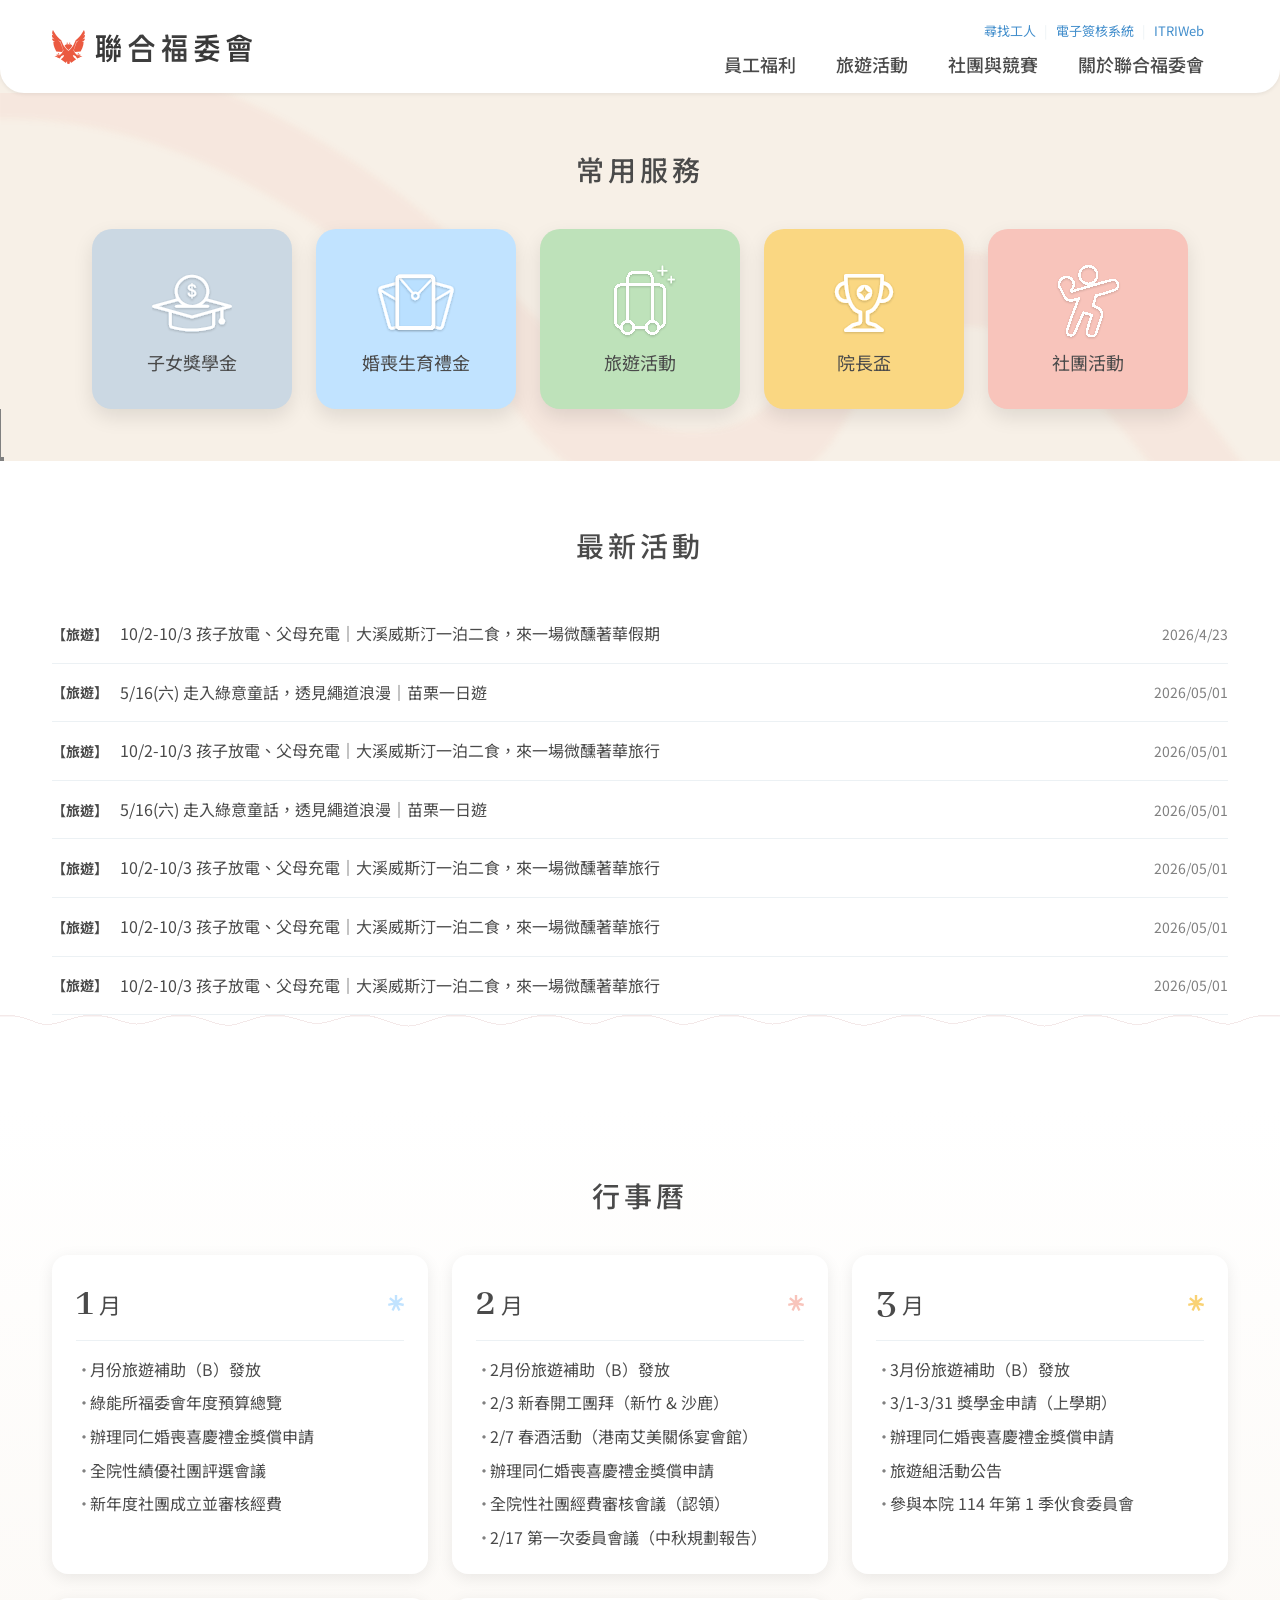
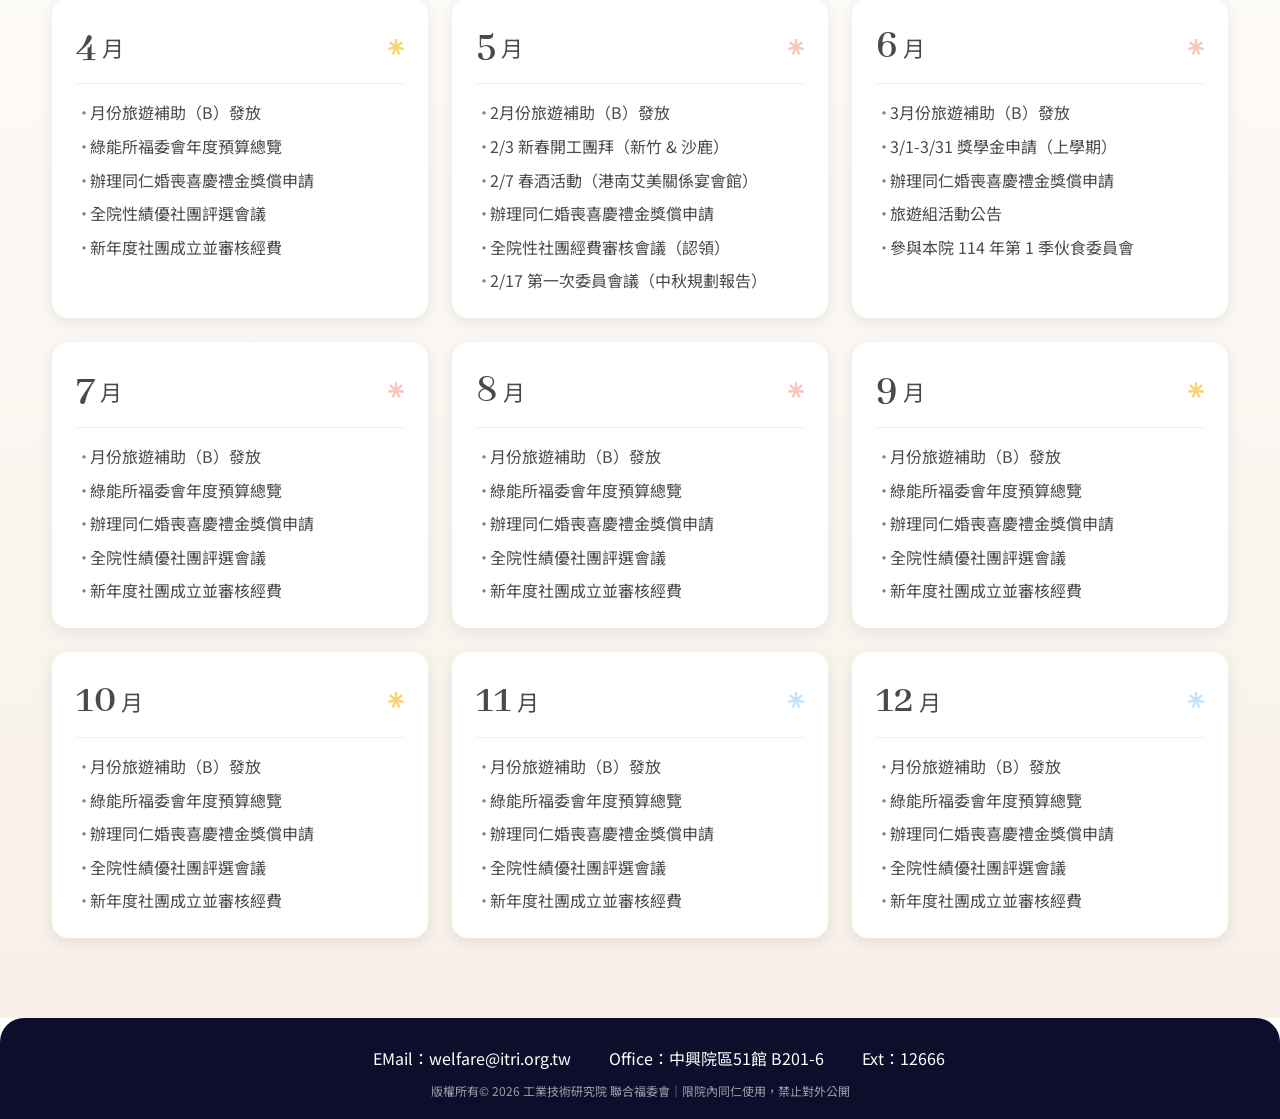
==== index.html @ 651a0726 "Initial commit" ====
<!DOCTYPE html>
<html lang="zh-TW">
<head>
  <meta charset="UTF-8">
  <meta name="viewport" content="width=device-width, initial-scale=1.0">
  <title>聯合福委會</title>
  <link rel="preconnect" href="https://fonts.googleapis.com">
  <link rel="preconnect" href="https://fonts.gstatic.com" crossorigin>
  <link href="https://fonts.googleapis.com/css2?family=Abhaya+Libre:wght@800&family=Noto+Sans+TC:wght@400;500;700&display=swap" rel="stylesheet">
  <link rel="stylesheet" href="css/bootstrap-grid.min.css">
  <link rel="stylesheet" href="css/style.css">
</head>
<body>

  <!-- ===== HEADER ===== -->
  <header class="header">
    <div class="header-main">
      <div class="container d-flex justify-content-between align-items-center">
        <a href="/" class="logo">
          <img src="images/logo.svg" alt="聯合福委會">
        </a>
        <div class="header-right">
          <nav class="utility-nav d-flex justify-content-end align-items-center gap-2">
            <a href="#">尋找工人</a>
            <span class="divider">|</span>
            <a href="#">電子簽核系統</a>
            <span class="divider">|</span>
            <a href="#">ITRIWeb</a>
          </nav>
          <nav class="main-nav d-flex gap-4">
            <a href="#">員工福利</a>
            <a href="#">旅遊活動</a>
            <a href="#">社團與競賽</a>
            <a href="#">關於聯合福委會</a>
          </nav>
        </div>
      </div>
    </div>
  </header>

  <!-- ===== 常用服務 ===== -->
  <section class="hero">
    <div class="container">
      <h2 class="section-title">常用服務</h2>
      <div class="row justify-content-center g-4">
        <div class="col-auto">
          <a href="#" class="service-card">
            <div class="card-icon" style="background: #CBD8E3;">
              <img src="images/hero-icon/scholarship.svg" alt="子女獎學金">
              <span>子女獎學金</span>
            </div>
          </a>
        </div>
        <div class="col-auto">
          <a href="#" class="service-card">
            <div class="card-icon" style="background: #C1E3FF;">
              <img src="images/hero-icon/envelope.svg" alt="婚喪生育禮金">
              <span>婚喪生育禮金</span>
            </div>
          </a>
        </div>
        <div class="col-auto">
          <a href="#" class="service-card">
            <div class="card-icon" style="background: #BEE2BA;">
              <img src="images/hero-icon/luggage.svg" alt="旅遊活動">
              <span>旅遊活動</span>
            </div>
          </a>
        </div>
        <div class="col-auto">
          <a href="#" class="service-card">
            <div class="card-icon" style="background: #FAD782;">
              <img src="images/hero-icon/contest.svg" alt="院長盃">
              <span>院長盃</span>
            </div>
          </a>
        </div>
        <div class="col-auto">
          <a href="#" class="service-card">
            <div class="card-icon" style="background: #F8C4BB;">
              <img src="images/hero-icon/club.svg" alt="社團活動">
              <span>社團活動</span>
            </div>
          </a>
        </div>
      </div>
    </div>
    <div class="hero-divider"></div>
     <div class="hero-divider-2"></div>
  </section>

  <!-- ===== 最新活動 ===== -->
  <section class="news">
    <div class="container">
      <h2 class="section-title">最新活動</h2>
      <ul class="news-list">
        <li class="news-item">
          <a href="#" class="d-flex align-items-center gap-3">
            <span class="news-tag">【旅遊】</span>
            <span class="news-title">10/2-10/3 孩子放電、父母充電｜大溪威斯汀一泊二食，來一場微醺著華假期</span>
            <span class="news-date ms-auto">2026/4/23</span>
          </a>
        </li>
        <li class="news-item">
          <a href="#" class="d-flex align-items-center gap-3">
            <span class="news-tag">【旅遊】</span>
            <span class="news-title">5/16(六) 走入綠意童話，透見繩道浪漫｜苗栗一日遊</span>
            <span class="news-date ms-auto">2026/05/01</span>
          </a>
        </li>
        <li class="news-item">
          <a href="#" class="d-flex align-items-center gap-3">
            <span class="news-tag">【旅遊】</span>
            <span class="news-title">10/2-10/3 孩子放電、父母充電｜大溪威斯汀一泊二食，來一場微醺著華旅行</span>
            <span class="news-date ms-auto">2026/05/01</span>
          </a>
        </li>
        <li class="news-item">
          <a href="#" class="d-flex align-items-center gap-3">
            <span class="news-tag">【旅遊】</span>
            <span class="news-title">5/16(六) 走入綠意童話，透見繩道浪漫｜苗栗一日遊</span>
            <span class="news-date ms-auto">2026/05/01</span>
          </a>
        </li>
        <li class="news-item">
          <a href="#" class="d-flex align-items-center gap-3">
            <span class="news-tag">【旅遊】</span>
            <span class="news-title">10/2-10/3 孩子放電、父母充電｜大溪威斯汀一泊二食，來一場微醺著華旅行</span>
            <span class="news-date ms-auto">2026/05/01</span>
          </a>
        </li>
        <li class="news-item">
          <a href="#" class="d-flex align-items-center gap-3">
            <span class="news-tag">【旅遊】</span>
            <span class="news-title">10/2-10/3 孩子放電、父母充電｜大溪威斯汀一泊二食，來一場微醺著華旅行</span>
            <span class="news-date ms-auto">2026/05/01</span>
          </a>
        </li>
        <li class="news-item">
          <a href="#" class="d-flex align-items-center gap-3">
            <span class="news-tag">【旅遊】</span>
            <span class="news-title">10/2-10/3 孩子放電、父母充電｜大溪威斯汀一泊二食，來一場微醺著華旅行</span>
            <span class="news-date ms-auto">2026/05/01</span>
          </a>
        </li>
      </ul>
    </div>
    <div class="hero-wave">
      <img src="images/de-wave.svg" alt="">
    </div>
  </section>

  <!-- ===== 行事曆 ===== -->
  <section class="calendar">
    <div class="container">
      <h2 class="section-title">行事曆</h2>
      <div class="row g-4">

        <!-- 1月 -->
        <div class="col-4">
          <div class="cal-card">
            <div class="cal-header">
              <span class="cal-month"><strong>1</strong> 月</span>
              <img src="images/de-star-blue.svg" alt="" class="cal-star">
            </div>
            <ul>
              <li>月份旅遊補助（B）發放</li>
              <li>綠能所福委會年度預算總覽</li>
              <li>辦理同仁婚喪喜慶禮金獎償申請</li>
              <li>全院性績優社團評選會議</li>
              <li>新年度社團成立並審核經費</li>
            </ul>
          </div>
        </div>

        <!-- 2月 -->
        <div class="col-4">
          <div class="cal-card">
            <div class="cal-header">
              <span class="cal-month"><strong>2</strong> 月</span>
              <img src="images/de-star-red.svg" alt="" class="cal-star">
            </div>
            <ul>
              <li>2月份旅遊補助（B）發放</li>
              <li>2/3 新春開工團拜（新竹 & 沙鹿）</li>
              <li>2/7 春酒活動（港南艾美關係宴會館）</li>
              <li>辦理同仁婚喪喜慶禮金獎償申請</li>
              <li>全院性社團經費審核會議（認領）</li>
              <li>2/17 第一次委員會議（中秋規劃報告）</li>
            </ul>
          </div>
        </div>

        <!-- 3月 -->
        <div class="col-4">
          <div class="cal-card">
            <div class="cal-header">
              <span class="cal-month"><strong>3</strong> 月</span>
              <img src="images/de-star-yellow.svg" alt="" class="cal-star">
            </div>
            <ul>
              <li>3月份旅遊補助（B）發放</li>
              <li>3/1-3/31 獎學金申請（上學期）</li>
              <li>辦理同仁婚喪喜慶禮金獎償申請</li>
              <li>旅遊組活動公告</li>
              <li>參與本院 114 年第 1 季伙食委員會</li>
            </ul>
          </div>
        </div>

        <!-- 4月 -->
        <div class="col-4">
          <div class="cal-card">
            <div class="cal-header">
              <span class="cal-month"><strong>4</strong> 月</span>
              <img src="images/de-star-yellow.svg" alt="" class="cal-star">
            </div>
            <ul>
              <li>月份旅遊補助（B）發放</li>
              <li>綠能所福委會年度預算總覽</li>
              <li>辦理同仁婚喪喜慶禮金獎償申請</li>
              <li>全院性績優社團評選會議</li>
              <li>新年度社團成立並審核經費</li>
            </ul>
          </div>
        </div>

        <!-- 5月 -->
        <div class="col-4">
          <div class="cal-card">
            <div class="cal-header">
              <span class="cal-month"><strong>5</strong> 月</span>
              <img src="images/de-star-red.svg" alt="" class="cal-star">
            </div>
            <ul>
              <li>2月份旅遊補助（B）發放</li>
              <li>2/3 新春開工團拜（新竹 & 沙鹿）</li>
              <li>2/7 春酒活動（港南艾美關係宴會館）</li>
              <li>辦理同仁婚喪喜慶禮金獎償申請</li>
              <li>全院性社團經費審核會議（認領）</li>
              <li>2/17 第一次委員會議（中秋規劃報告）</li>
            </ul>
          </div>
        </div>

        <!-- 6月 -->
        <div class="col-4">
          <div class="cal-card">
            <div class="cal-header">
              <span class="cal-month"><strong>6</strong> 月</span>
              <img src="images/de-star-red.svg" alt="" class="cal-star">
            </div>
            <ul>
              <li>3月份旅遊補助（B）發放</li>
              <li>3/1-3/31 獎學金申請（上學期）</li>
              <li>辦理同仁婚喪喜慶禮金獎償申請</li>
              <li>旅遊組活動公告</li>
              <li>參與本院 114 年第 1 季伙食委員會</li>
            </ul>
          </div>
        </div>

        <!-- 7月 -->
        <div class="col-4">
          <div class="cal-card">
            <div class="cal-header">
              <span class="cal-month"><strong>7</strong> 月</span>
              <img src="images/de-star-red.svg" alt="" class="cal-star">
            </div>
            <ul>
              <li>月份旅遊補助（B）發放</li>
              <li>綠能所福委會年度預算總覽</li>
              <li>辦理同仁婚喪喜慶禮金獎償申請</li>
              <li>全院性績優社團評選會議</li>
              <li>新年度社團成立並審核經費</li>
            </ul>
          </div>
        </div>

        <!-- 8月 -->
        <div class="col-4">
          <div class="cal-card">
            <div class="cal-header">
              <span class="cal-month"><strong>8</strong> 月</span>
              <img src="images/de-star-red.svg" alt="" class="cal-star">
            </div>
            <ul>
              <li>月份旅遊補助（B）發放</li>
              <li>綠能所福委會年度預算總覽</li>
              <li>辦理同仁婚喪喜慶禮金獎償申請</li>
              <li>全院性績優社團評選會議</li>
              <li>新年度社團成立並審核經費</li>
            </ul>
          </div>
        </div>

        <!-- 9月 -->
        <div class="col-4">
          <div class="cal-card">
            <div class="cal-header">
              <span class="cal-month"><strong>9</strong> 月</span>
              <img src="images/de-star-yellow.svg" alt="" class="cal-star">
            </div>
            <ul>
              <li>月份旅遊補助（B）發放</li>
              <li>綠能所福委會年度預算總覽</li>
              <li>辦理同仁婚喪喜慶禮金獎償申請</li>
              <li>全院性績優社團評選會議</li>
              <li>新年度社團成立並審核經費</li>
            </ul>
          </div>
        </div>

        <!-- 10月 -->
        <div class="col-4">
          <div class="cal-card">
            <div class="cal-header">
              <span class="cal-month"><strong>10</strong> 月</span>
              <img src="images/de-star-yellow.svg" alt="" class="cal-star">
            </div>
            <ul>
              <li>月份旅遊補助（B）發放</li>
              <li>綠能所福委會年度預算總覽</li>
              <li>辦理同仁婚喪喜慶禮金獎償申請</li>
              <li>全院性績優社團評選會議</li>
              <li>新年度社團成立並審核經費</li>
            </ul>
          </div>
        </div>

        <!-- 11月 -->
        <div class="col-4">
          <div class="cal-card">
            <div class="cal-header">
              <span class="cal-month"><strong>11</strong> 月</span>
              <img src="images/de-star-blue.svg" alt="" class="cal-star">
            </div>
            <ul>
              <li>月份旅遊補助（B）發放</li>
              <li>綠能所福委會年度預算總覽</li>
              <li>辦理同仁婚喪喜慶禮金獎償申請</li>
              <li>全院性績優社團評選會議</li>
              <li>新年度社團成立並審核經費</li>
            </ul>
          </div>
        </div>

        <!-- 12月 -->
        <div class="col-4">
          <div class="cal-card">
            <div class="cal-header">
              <span class="cal-month"><strong>12</strong> 月</span>
              <img src="images/de-star-blue.svg" alt="" class="cal-star">
            </div>
            <ul>
              <li>月份旅遊補助（B）發放</li>
              <li>綠能所福委會年度預算總覽</li>
              <li>辦理同仁婚喪喜慶禮金獎償申請</li>
              <li>全院性績優社團評選會議</li>
              <li>新年度社團成立並審核經費</li>
            </ul>
          </div>
        </div>

      </div>
    </div>
  </section>

  <!-- ===== FOOTER ===== -->
  <footer class="footer footer-travel">
    <div class="container">
      <div class="footer-info d-flex justify-content-center gap-4">
        <span class="footer-contact-item">
          <img src="images/travel/icon-mail.svg"  alt="" class="footer-icon">
          EMail：welfare@itri.org.tw
        </span>
        <span class="footer-contact-item">
          <img src="images/travel/icon-hotel.svg" alt="" class="footer-icon">
          Office：中興院區51館 B201-6
        </span>
        <span class="footer-contact-item">
          <img src="images/travel/icon-phone.svg" alt="" class="footer-icon">
          Ext：12666
        </span>
      </div>
      <p class="footer-copy">版權所有© 2026 工業技術研究院 聯合福委會｜限院內同仁使用，禁止對外公開</p>
    </div>
  </footer>

</body>
</html>
---- css/style.css ----
/* ===== CSS Variables ===== */
:root {
  --primary:        #EB5A41;
  --primary-400:    #F8C4BB;
  --primary-200:    #FBE1DD;
  --secondary-dark: #428ECC;
  --secondary-light:#C1E3FF;
  --yellow:         #FAD782;
  --green-light:    #BEE2BA;
  --text:           #4A4A4A;
  --text-secondary: #808080;
  --border:         #ECF1F4;
  --bg:             #F7F0E7;
  --bg-light:       #FDFCFA;
}

/* ===== Reset ===== */
*, *::before, *::after {
  margin: 0;
  padding: 0;
  box-sizing: border-box;
}

body {
  font-family: 'Noto Sans TC', sans-serif;
  color: var(--text);
  background: #fff;
}

a {
  text-decoration: none;
}

/* 覆蓋 Bootstrap container 最大寬度 */
.container {
  max-width: 1200px;
}

/* ===== HEADER ===== */
.header {
  position: sticky;
  top: 0;
  z-index: 100;
  background: var(--bg);
}

.header-right {
  display: flex;
  flex-direction: column;
  align-items: flex-end;
  gap: 4px;
  margin-right: 24px;
}

.utility-nav {
  display: flex;
  justify-content: flex-end;
  align-items: center;
  gap: 8px;
  padding: 7px 0;
  font-size: 13px;
}

.utility-nav a {
  color: var(--secondary-dark);
  font-size: 13px;
  transition: opacity 0.15s;
}

.utility-nav a:hover {
  opacity: 0.75;
}

.utility-nav .divider {
  color: var(--border);
  user-select: none;
}

/* Main nav bar */
.header-main {
  padding: 14px 0;
  border-radius: 0 0 24px 24px;
  background: #fff;
  box-shadow: 0 1px 4px rgba(0, 0, 0, 0.08);
}


.logo img {
  height: 34px;
  display: block;
}


.main-nav {
  display: flex;
  gap: 40px;
}

.main-nav a {
  color: var(--text);
  font-size: 18px;
  font-weight: 500;
  position: relative;
  padding-bottom: 2px;
  transition: color 0.15s;
}

.main-nav a::after {
  content: '';
  position: absolute;
  bottom: 0;
  left: 0;
  width: 0;
  height: 2px;
  background: var(--primary);
  transition: width 0.2s;
}

.main-nav a:hover {
  color: var(--primary);
}

.main-nav a:hover::after {
  width: 100%;
}

/* ===== HERO — 常用服務 ===== */
.hero {
  background: var(--bg) url('../images/hero-background.svg') center center / cover no-repeat;
  padding-top: 56px;
  position: relative;
}

.section-title {
  text-align: center;
  font-size: 28px;
  font-weight: 500;
  letter-spacing: 0.15em;
  margin-bottom: 40px;
}

.service-cards {
  display: flex;
  justify-content: center;
  gap: 24px;
}

.service-card {
  display: flex;
  flex-direction: column;
  align-items: center;
  color: var(--text);
}

.card-icon {
  width: 200px;
  height: 180px;
  border-radius: 20px;
  display: flex;
  flex-direction: column;
  align-items: center;
  justify-content: center;
  gap: 6px;
  transition: transform 0.2s ease, box-shadow 0.2s ease;
      box-shadow: 0 8px 20px rgba(0, 0, 0, 0.1);

}

.service-card:hover .card-icon {
  transform: translateY(-5px);
  box-shadow: 0 8px 20px rgba(0, 0, 0, 0.1);
}

.card-icon img {
  width: 80px;
  height: 80px;
}

.service-card span {
  font-size: 18px;
}

/* Decorative vertical line */
.hero-divider {
  width: 1px;
  height: 48px;
  background: #808080;
}
.hero-divider-2 {
  width: 4px;
  height: 4px;
  background: #808080;

  
}

/* Wave divider */
.hero-wave {
  line-height: 0;
  overflow: hidden;
}

.hero-wave img {
  display: block;
  width: 100%;
}

/* ===== 最新活動 ===== */
.news {
  padding: 64px 0 80px;
  background: #fff;
}

.news-list {
  list-style: none;
  padding: 0;
}

.news-item a {
  display: flex;
  align-items: center;
  gap: 12px;
  padding: 16px 0;
  border-bottom: 1px solid var(--border);
  color: var(--text);
  text-decoration: none;
  transition: color 0.15s;
}

.news-item a:hover {
  color: var(--secondary-dark);
}

.news-tag {
  flex-shrink: 0;
  font-weight: 700;
  font-size: 14px;
}

.news-title {
  flex: 1;
  font-size: 16px;
  line-height: 1.6;
}

.news-date {
  flex-shrink: 0;
  font-size: 14px;
  color: var(--text-secondary);
  margin-left: auto;
}

/* ===== 行事曆 ===== */
.calendar {
  padding: 64px 0 80px;
  background: linear-gradient(to bottom, #ffffff, var(--bg));
}

.cal-card {
  background: #fff;
  border-radius: 16px;
  padding: 24px;
  height: 100%;
  box-shadow: 0 4px 16px rgba(0, 0, 0, 0.08);
}

.cal-header {
  display: flex;
  justify-content: space-between;
  align-items: center;
  margin-bottom: 16px;
  padding-bottom: 12px;
  border-bottom: 1px solid var(--border);
}

.cal-month {
  font-size: 22px;
  color: var(--text);
}

.cal-month strong {
  font-family: 'Abhaya Libre', serif;
  font-size: 42px;
  font-weight: 600;
}

.cal-star {
  width: 16px;
  height: 16px;
}

.cal-card ul {
  list-style: none;
  padding: 0;
  margin: 0;
  display: flex;
  flex-direction: column;
  gap: 8px;
}

.cal-card ul li {
  font-size: 16px;
  line-height: 1.6;
  color: var(--text);
  padding-left: 14px;
  position: relative;
}

.cal-card ul li::before {
  content: '·';
  position: absolute;
  left: 0;
  color: var(--text-secondary);
}

/* ===== FOOTER ===== */
.footer {
  background: #0e0e2c;
  border-radius: 24px 24px 0 0;
  color: #fff;
  padding: 28px 0 20px;
  text-align: center;
}

.footer-info {
  font-size: 14px;
  margin-bottom: 12px;
  flex-wrap: wrap;
}

.footer-copy {
  font-size: 12px;
  color: rgba(255, 255, 255, 0.6);
  margin: 0;
}

.footer-contact-item {
  display: flex;
  align-items: center;
  gap: 6px;
  font-size: 16px;
  margin-left: 16px;
}

.footer-icon {
  width: 16px;
  height: 16px;
  display: block;
  filter: brightness(0) invert(1);
}
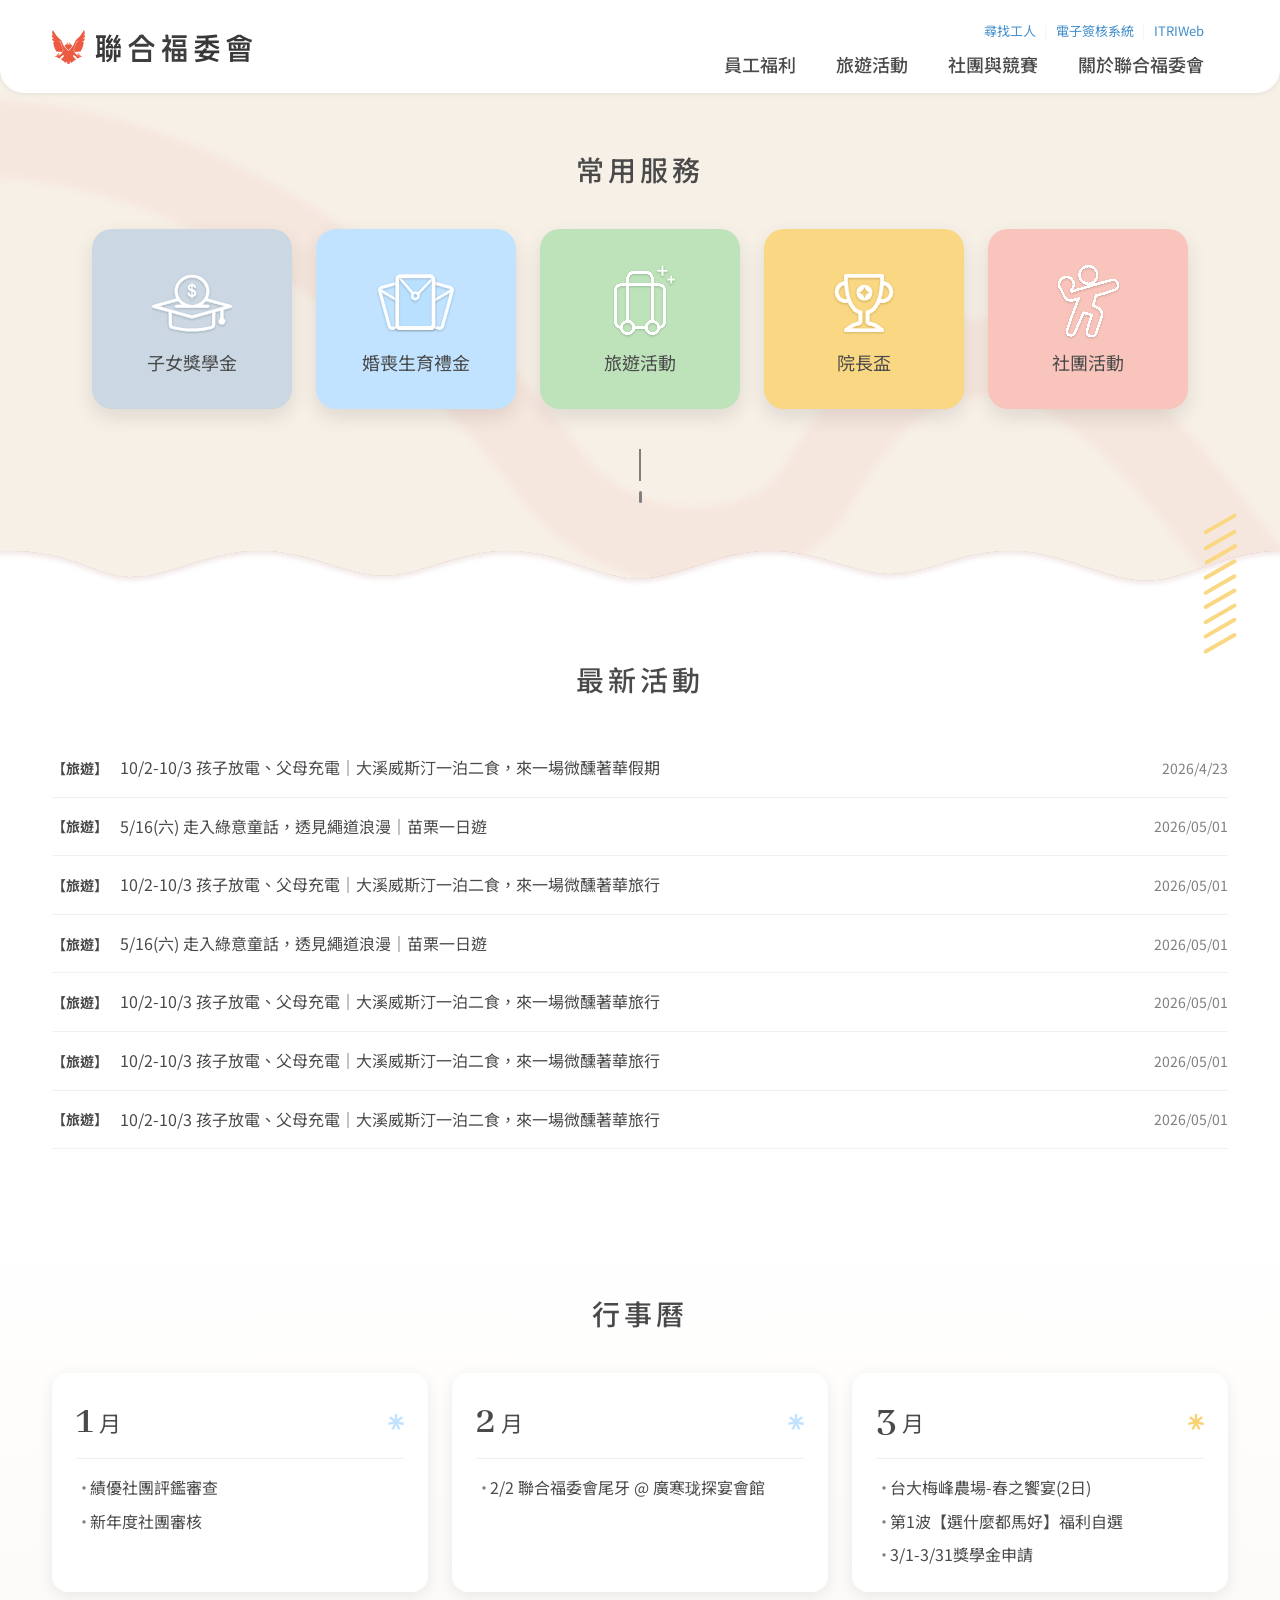
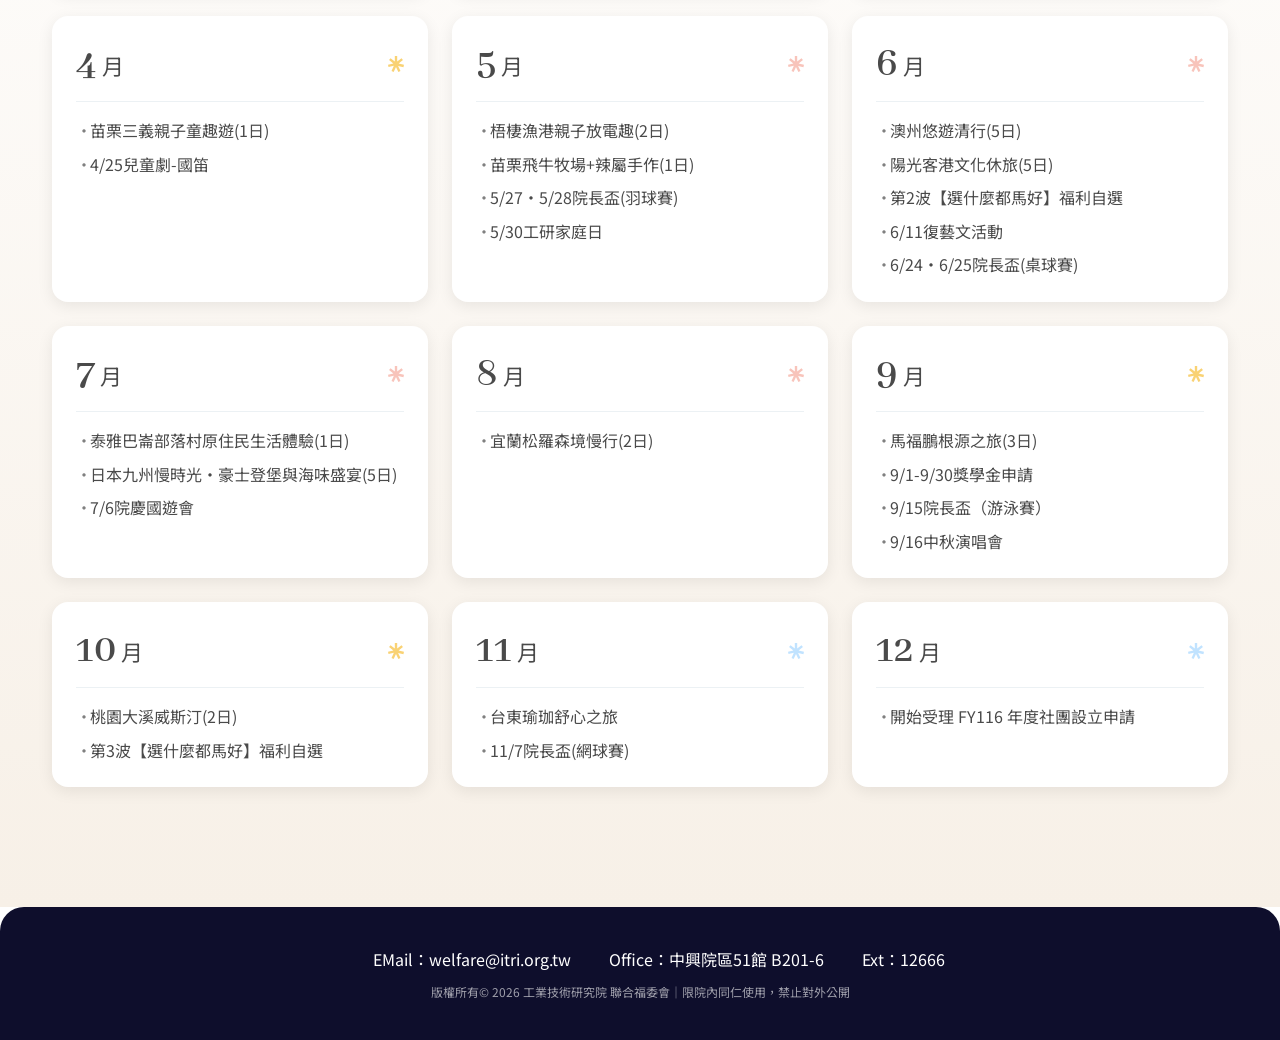
==== commit 8243e6e5: "Merge travel.css into style.css, update nav layout, calendar content, and wave styling Co-Authored-B" ====
--- a/index.html
+++ b/index.html
@@ -85,8 +85,14 @@
         </div>
       </div>
     </div>
-    <div class="hero-divider"></div>
-     <div class="hero-divider-2"></div>
+    <div class="hero-divider-wrap">
+      <div class="hero-divider"></div>
+      <div class="hero-divider-2"></div>
+    </div>
+    <img src="images/deco-stripe.svg" alt="" class="hero-deco-stripe" aria-hidden="true">
+    <div class="hero-wave-wrap" aria-hidden="true">
+      <img src="images/de-wave.svg" alt="">
+    </div>
   </section>
 
   <!-- ===== 最新活動 ===== -->
@@ -145,9 +151,7 @@
         </li>
       </ul>
     </div>
-    <div class="hero-wave">
-      <img src="images/de-wave.svg" alt="">
-    </div>
+
   </section>
 
   <!-- ===== 行事曆 ===== -->
@@ -164,11 +168,8 @@
               <img src="images/de-star-blue.svg" alt="" class="cal-star">
             </div>
             <ul>
-              <li>月份旅遊補助（B）發放</li>
-              <li>綠能所福委會年度預算總覽</li>
-              <li>辦理同仁婚喪喜慶禮金獎償申請</li>
-              <li>全院性績優社團評選會議</li>
-              <li>新年度社團成立並審核經費</li>
+              <li>績優社團評鑑審查</li>
+              <li>新年度社團審核</li>
             </ul>
           </div>
         </div>
@@ -178,15 +179,10 @@
           <div class="cal-card">
             <div class="cal-header">
               <span class="cal-month"><strong>2</strong> 月</span>
-              <img src="images/de-star-red.svg" alt="" class="cal-star">
-            </div>
-            <ul>
-              <li>2月份旅遊補助（B）發放</li>
-              <li>2/3 新春開工團拜（新竹 & 沙鹿）</li>
-              <li>2/7 春酒活動（港南艾美關係宴會館）</li>
-              <li>辦理同仁婚喪喜慶禮金獎償申請</li>
-              <li>全院性社團經費審核會議（認領）</li>
-              <li>2/17 第一次委員會議（中秋規劃報告）</li>
+              <img src="images/de-star-blue.svg" alt="" class="cal-star">
+            </div>
+            <ul>
+              <li>2/2 聯合福委會尾牙 @ 廣寒珑探宴會館</li>
             </ul>
           </div>
         </div>
@@ -199,11 +195,9 @@
               <img src="images/de-star-yellow.svg" alt="" class="cal-star">
             </div>
             <ul>
-              <li>3月份旅遊補助（B）發放</li>
-              <li>3/1-3/31 獎學金申請（上學期）</li>
-              <li>辦理同仁婚喪喜慶禮金獎償申請</li>
-              <li>旅遊組活動公告</li>
-              <li>參與本院 114 年第 1 季伙食委員會</li>
+              <li>台大梅峰農場-春之饗宴(2日)</li>
+              <li>第1波【選什麼都馬好】福利自選</li>
+              <li>3/1-3/31獎學金申請</li>
             </ul>
           </div>
         </div>
@@ -216,11 +210,8 @@
               <img src="images/de-star-yellow.svg" alt="" class="cal-star">
             </div>
             <ul>
-              <li>月份旅遊補助（B）發放</li>
-              <li>綠能所福委會年度預算總覽</li>
-              <li>辦理同仁婚喪喜慶禮金獎償申請</li>
-              <li>全院性績優社團評選會議</li>
-              <li>新年度社團成立並審核經費</li>
+              <li>苗栗三義親子童趣遊(1日)</li>
+              <li>4/25兒童劇-國笛</li>
             </ul>
           </div>
         </div>
@@ -233,12 +224,10 @@
               <img src="images/de-star-red.svg" alt="" class="cal-star">
             </div>
             <ul>
-              <li>2月份旅遊補助（B）發放</li>
-              <li>2/3 新春開工團拜（新竹 & 沙鹿）</li>
-              <li>2/7 春酒活動（港南艾美關係宴會館）</li>
-              <li>辦理同仁婚喪喜慶禮金獎償申請</li>
-              <li>全院性社團經費審核會議（認領）</li>
-              <li>2/17 第一次委員會議（中秋規劃報告）</li>
+              <li>梧棲漁港親子放電趣(2日)</li>
+              <li>苗栗飛牛牧場+辣屬手作(1日)</li>
+              <li>5/27・5/28院長盃(羽球賽)</li>
+              <li>5/30工研家庭日</li>
             </ul>
           </div>
         </div>
@@ -251,11 +240,11 @@
               <img src="images/de-star-red.svg" alt="" class="cal-star">
             </div>
             <ul>
-              <li>3月份旅遊補助（B）發放</li>
-              <li>3/1-3/31 獎學金申請（上學期）</li>
-              <li>辦理同仁婚喪喜慶禮金獎償申請</li>
-              <li>旅遊組活動公告</li>
-              <li>參與本院 114 年第 1 季伙食委員會</li>
+              <li>澳州悠遊清行(5日)</li>
+              <li>陽光客港文化休旅(5日)</li>
+              <li>第2波【選什麼都馬好】福利自選</li>
+              <li>6/11復藝文活動</li>
+              <li>6/24・6/25院長盃(桌球賽)</li>
             </ul>
           </div>
         </div>
@@ -268,11 +257,9 @@
               <img src="images/de-star-red.svg" alt="" class="cal-star">
             </div>
             <ul>
-              <li>月份旅遊補助（B）發放</li>
-              <li>綠能所福委會年度預算總覽</li>
-              <li>辦理同仁婚喪喜慶禮金獎償申請</li>
-              <li>全院性績優社團評選會議</li>
-              <li>新年度社團成立並審核經費</li>
+              <li>泰雅巴崙部落村原住民生活體驗(1日)</li>
+              <li>日本九州慢時光・豪士登堡與海味盛宴(5日)</li>
+              <li>7/6院慶國遊會</li>
             </ul>
           </div>
         </div>
@@ -285,11 +272,7 @@
               <img src="images/de-star-red.svg" alt="" class="cal-star">
             </div>
             <ul>
-              <li>月份旅遊補助（B）發放</li>
-              <li>綠能所福委會年度預算總覽</li>
-              <li>辦理同仁婚喪喜慶禮金獎償申請</li>
-              <li>全院性績優社團評選會議</li>
-              <li>新年度社團成立並審核經費</li>
+              <li>宜蘭松羅森境慢行(2日)</li>
             </ul>
           </div>
         </div>
@@ -302,11 +285,10 @@
               <img src="images/de-star-yellow.svg" alt="" class="cal-star">
             </div>
             <ul>
-              <li>月份旅遊補助（B）發放</li>
-              <li>綠能所福委會年度預算總覽</li>
-              <li>辦理同仁婚喪喜慶禮金獎償申請</li>
-              <li>全院性績優社團評選會議</li>
-              <li>新年度社團成立並審核經費</li>
+              <li>馬福鵬根源之旅(3日)</li>
+              <li>9/1-9/30獎學金申請</li>
+              <li>9/15院長盃（游泳賽）</li>
+              <li>9/16中秋演唱會</li>
             </ul>
           </div>
         </div>
@@ -319,11 +301,8 @@
               <img src="images/de-star-yellow.svg" alt="" class="cal-star">
             </div>
             <ul>
-              <li>月份旅遊補助（B）發放</li>
-              <li>綠能所福委會年度預算總覽</li>
-              <li>辦理同仁婚喪喜慶禮金獎償申請</li>
-              <li>全院性績優社團評選會議</li>
-              <li>新年度社團成立並審核經費</li>
+              <li>桃園大溪威斯汀(2日)</li>
+              <li>第3波【選什麼都馬好】福利自選</li>
             </ul>
           </div>
         </div>
@@ -336,11 +315,8 @@
               <img src="images/de-star-blue.svg" alt="" class="cal-star">
             </div>
             <ul>
-              <li>月份旅遊補助（B）發放</li>
-              <li>綠能所福委會年度預算總覽</li>
-              <li>辦理同仁婚喪喜慶禮金獎償申請</li>
-              <li>全院性績優社團評選會議</li>
-              <li>新年度社團成立並審核經費</li>
+              <li>台東瑜珈舒心之旅</li>
+              <li>11/7院長盃(網球賽)</li>
             </ul>
           </div>
         </div>
@@ -353,11 +329,7 @@
               <img src="images/de-star-blue.svg" alt="" class="cal-star">
             </div>
             <ul>
-              <li>月份旅遊補助（B）發放</li>
-              <li>綠能所福委會年度預算總覽</li>
-              <li>辦理同仁婚喪喜慶禮金獎償申請</li>
-              <li>全院性績優社團評選會議</li>
-              <li>新年度社團成立並審核經費</li>
+              <li>開始受理 FY116 年度社團設立申請</li>
             </ul>
           </div>
         </div>
--- a/css/style.css
+++ b/css/style.css
@@ -181,17 +181,47 @@
 }
 
 /* Decorative vertical line */
+@keyframes draw-line {
+  0%        { transform: scaleY(0); opacity: 0; }
+  15%       { opacity: 1; }
+  65%, 100% { transform: scaleY(1); }
+}
+
+@keyframes fade-dot {
+  0%, 55%   { opacity: 0; transform: translateY(-4px); }
+  80%, 100% { opacity: 1; transform: translateY(0); }
+}
+
+.hero-divider-wrap {
+  display: flex;
+  flex-direction: column;
+  align-items: center;
+  gap: 10px;
+  padding: 40px 0;
+}
+
 .hero-divider {
-  width: 1px;
-  height: 48px;
+  width: 2px;
+  height: 32px;
   background: #808080;
-}
+  transform-origin: top;
+  animation: draw-line 1.8s ease-in-out infinite;
+}
+
 .hero-divider-2 {
-  width: 4px;
-  height: 4px;
+  width: 3px;
+  height: 12px;
   background: #808080;
-
-  
+  border-radius: 4px;
+}
+
+/* Deco stripe */
+.hero-deco-stripe {
+  position: absolute;
+  right: 40px;
+  bottom: -60px;
+  width: 38px;
+  pointer-events: none;
 }
 
 /* Wave divider */
@@ -252,7 +282,7 @@
 
 /* ===== 行事曆 ===== */
 .calendar {
-  padding: 64px 0 80px;
+  padding: 64px 0 120px;
   background: linear-gradient(to bottom, #ffffff, var(--bg));
 }
 
@@ -318,7 +348,7 @@
   background: #0e0e2c;
   border-radius: 24px 24px 0 0;
   color: #fff;
-  padding: 28px 0 20px;
+  padding: 40px 0 40px;
   text-align: center;
 }
 
@@ -348,3 +378,365 @@
   display: block;
   filter: brightness(0) invert(1);
 }
+
+/* ===== 旅遊活動頁面 ===== */
+
+/* Header active state */
+.main-nav a.active {
+  color: var(--primary);
+}
+.main-nav a.active::after {
+  width: 100%;
+}
+
+/* Page Banner */
+.page-banner {
+  position: relative;
+  background: #fff;
+  overflow: visible;
+  padding: 48px 0 0;
+  min-height: 235px;
+}
+
+.banner-inner {
+  display: flex;
+  align-items: center;
+  justify-content: space-between;
+  position: relative;
+  z-index: 2;
+}
+
+.banner-text {
+  padding-bottom: 40px;
+}
+
+.banner-title {
+  font-size: 40px;
+  font-weight: 500;
+  letter-spacing: 0.18em;
+  color: #383838;
+  margin-bottom: 12px;
+  white-space: nowrap;
+}
+
+.breadcrumb-nav {
+  font-size: 14px;
+  color: var(--text-secondary);
+  display: flex;
+  align-items: center;
+  gap: 6px;
+}
+
+.breadcrumb-nav a {
+  color: var(--text-secondary);
+  transition: color 0.15s;
+}
+
+.breadcrumb-nav a:hover {
+  color: var(--primary);
+}
+
+.breadcrumb-sep {
+  color: var(--text-secondary);
+}
+
+.banner-illus {
+  flex-shrink: 0;
+  margin-right: -20px;
+}
+
+.banner-illus img {
+  height: 159px;
+  display: block;
+}
+
+.banner-deco {
+  position: absolute;
+  pointer-events: none;
+  z-index: 1;
+}
+
+.deco-right-lg {
+  right: 80px;
+  top: 20px;
+  width: 85px;
+  opacity: 0.68;
+}
+
+.deco-right-sm {
+  right: 101px;
+  top: 44px;
+  width: 42px;
+  opacity: 0.68;
+}
+
+.deco-left-lg {
+  left: 68px;
+  top: 55px;
+  width: 53px;
+  opacity: 0.68;
+}
+
+.deco-left-sm {
+  left: 82px;
+  top: 70px;
+  width: 26px;
+  opacity: 0.68;
+}
+
+/* Homepage wave */
+.hero-wave-wrap {
+  width: 100%;
+  margin-top: 8px;
+  line-height: 0;
+  overflow: hidden;
+}
+
+.hero-wave-wrap img {
+  display: block;
+}
+
+/* Inner page wave */
+.banner-wave-wrap {
+  width: 100%;
+  margin-top: 8px;
+}
+
+
+.banner-wave-subtract,
+.banner-wave-union {
+  position: absolute;
+  left: 50%;
+  transform: translateX(-50%);
+  width: 100%;
+  display: block;
+}
+
+.banner-wave-subtract {
+  bottom: 0;
+  height: 91px;
+}
+
+.banner-wave-union {
+  bottom: -40px;
+  height: 151px;
+  opacity: 0.3;
+}
+
+/* Secondary Navigation */
+.secondary-nav-wrap {
+  display: flex;
+  justify-content: center;
+  padding: 0;
+  position: relative;
+  z-index: 10;
+  margin-top: -8px;
+  background: var(--bg-light);
+}
+
+.secondary-nav {
+  background: #fff;
+  border-radius: 11px;
+  box-shadow: 0 1px 2.45px rgba(0, 0, 0, 0.2);
+  display: flex;
+  align-items: center;
+  padding: 0 30px;
+  height: 64px;
+}
+
+.sec-nav-tab {
+  display: flex;
+  align-items: center;
+  justify-content: center;
+  height: 100%;
+  width: 150px;
+  padding: 10px 24px;
+  font-size: 18px;
+  font-weight: 500;
+  color: #363636;
+  text-decoration: none;
+  border-bottom: 2px solid transparent;
+  transition: color 0.15s, border-color 0.15s;
+  white-space: nowrap;
+}
+
+.sec-nav-tab.active {
+  color: var(--primary);
+  border-bottom-color: var(--primary);
+  font-weight: 700;
+}
+
+.sec-nav-tab:hover:not(.active) {
+  color: var(--primary);
+}
+
+/* Page Content */
+.page-content {
+  background: var(--bg-light);
+  padding: 56px 0 80px;
+}
+
+.content-section {
+  margin-bottom: 100px;
+}
+
+.content-section:last-child {
+  margin-bottom: 0;
+}
+
+.content-title {
+  font-size: 24px;
+  font-weight: 700;
+  color: #363636;
+  margin-bottom: 36px;
+}
+
+/* Activity Cards */
+.activity-list {
+  list-style: none;
+  padding: 0;
+  margin: 0;
+  display: flex;
+  flex-direction: column;
+  gap: 24px;
+}
+
+.activity-card {
+  background: #fff;
+  border: 1px solid #e8e8e8;
+  border-radius: 16px;
+  box-shadow: 0 4px 6px rgba(186, 156, 156, 0.1);
+  height: 150px;
+  display: flex;
+  align-items: stretch;
+  overflow: hidden;
+  position: relative;
+}
+
+.activity-accent {
+  width: 4px;
+  background: var(--primary);
+  flex-shrink: 0;
+  margin: 28px 0 28px 28px;
+  border-radius: 4px;
+}
+
+.activity-body {
+  flex: 1;
+  padding: 0 24px;
+  display: flex;
+  flex-direction: column;
+  justify-content: center;
+}
+
+.activity-date {
+  font-size: 18px;
+  color: var(--text-secondary);
+  line-height: 1.8;
+  margin-bottom: 4px;
+}
+
+.activity-title {
+  font-size: 18px;
+  color: #363636;
+  line-height: 1.8;
+  margin: 0;
+}
+
+.activity-links {
+  display: flex;
+  align-items: flex-end;
+  gap: 24px;
+  padding: 0 32px 28px 0;
+  flex-shrink: 0;
+}
+
+.activity-link {
+  font-size: 18px;
+  color: var(--secondary-dark);
+  text-decoration: none;
+  line-height: 1.8;
+  transition: opacity 0.15s;
+}
+
+.activity-link:hover {
+  opacity: 0.75;
+  text-decoration: underline;
+}
+
+/* Subsidy Table */
+.subsidy-table-wrap {
+  background: #fff;
+  border: 1px solid #e8e8e8;
+  border-radius: 18px;
+  box-shadow: 0 4px 6px rgba(186, 156, 156, 0.1);
+  overflow: hidden;
+  max-width: 780px;
+}
+
+.subsidy-table {
+  width: 100%;
+  border-collapse: collapse;
+  font-size: 16px;
+  color: #363636;
+  text-align: center;
+}
+
+.subsidy-table thead tr {
+  background: var(--primary-200);
+}
+
+.subsidy-table thead th {
+  padding: 16px;
+  font-weight: 400;
+  border-bottom: 1px solid #d8d8d8;
+  line-height: 1.8;
+}
+
+.subsidy-table tbody td {
+  padding: 10px 16px;
+  border-bottom: 1px solid #d8d8d8;
+  line-height: 1.8;
+}
+
+.subsidy-table tbody tr:last-child td {
+  border-bottom: none;
+}
+
+.category-cell {
+  font-size: 16px;
+  vertical-align: middle;
+}
+
+/* Related Documents */
+.doc-list {
+  list-style: none;
+  padding: 0;
+  margin: 0;
+}
+
+.doc-item {
+  display: flex;
+  align-items: center;
+  gap: 8px;
+  padding: 8px 0;
+}
+
+.doc-icon {
+  width: 20px;
+  height: 20px;
+  flex-shrink: 0;
+}
+
+.doc-link {
+  font-size: 18px;
+  color: var(--secondary-dark);
+  text-decoration: none;
+  line-height: 1.8;
+  transition: opacity 0.15s;
+}
+
+.doc-link:hover {
+  opacity: 0.75;
+  text-decoration: underline;
+}
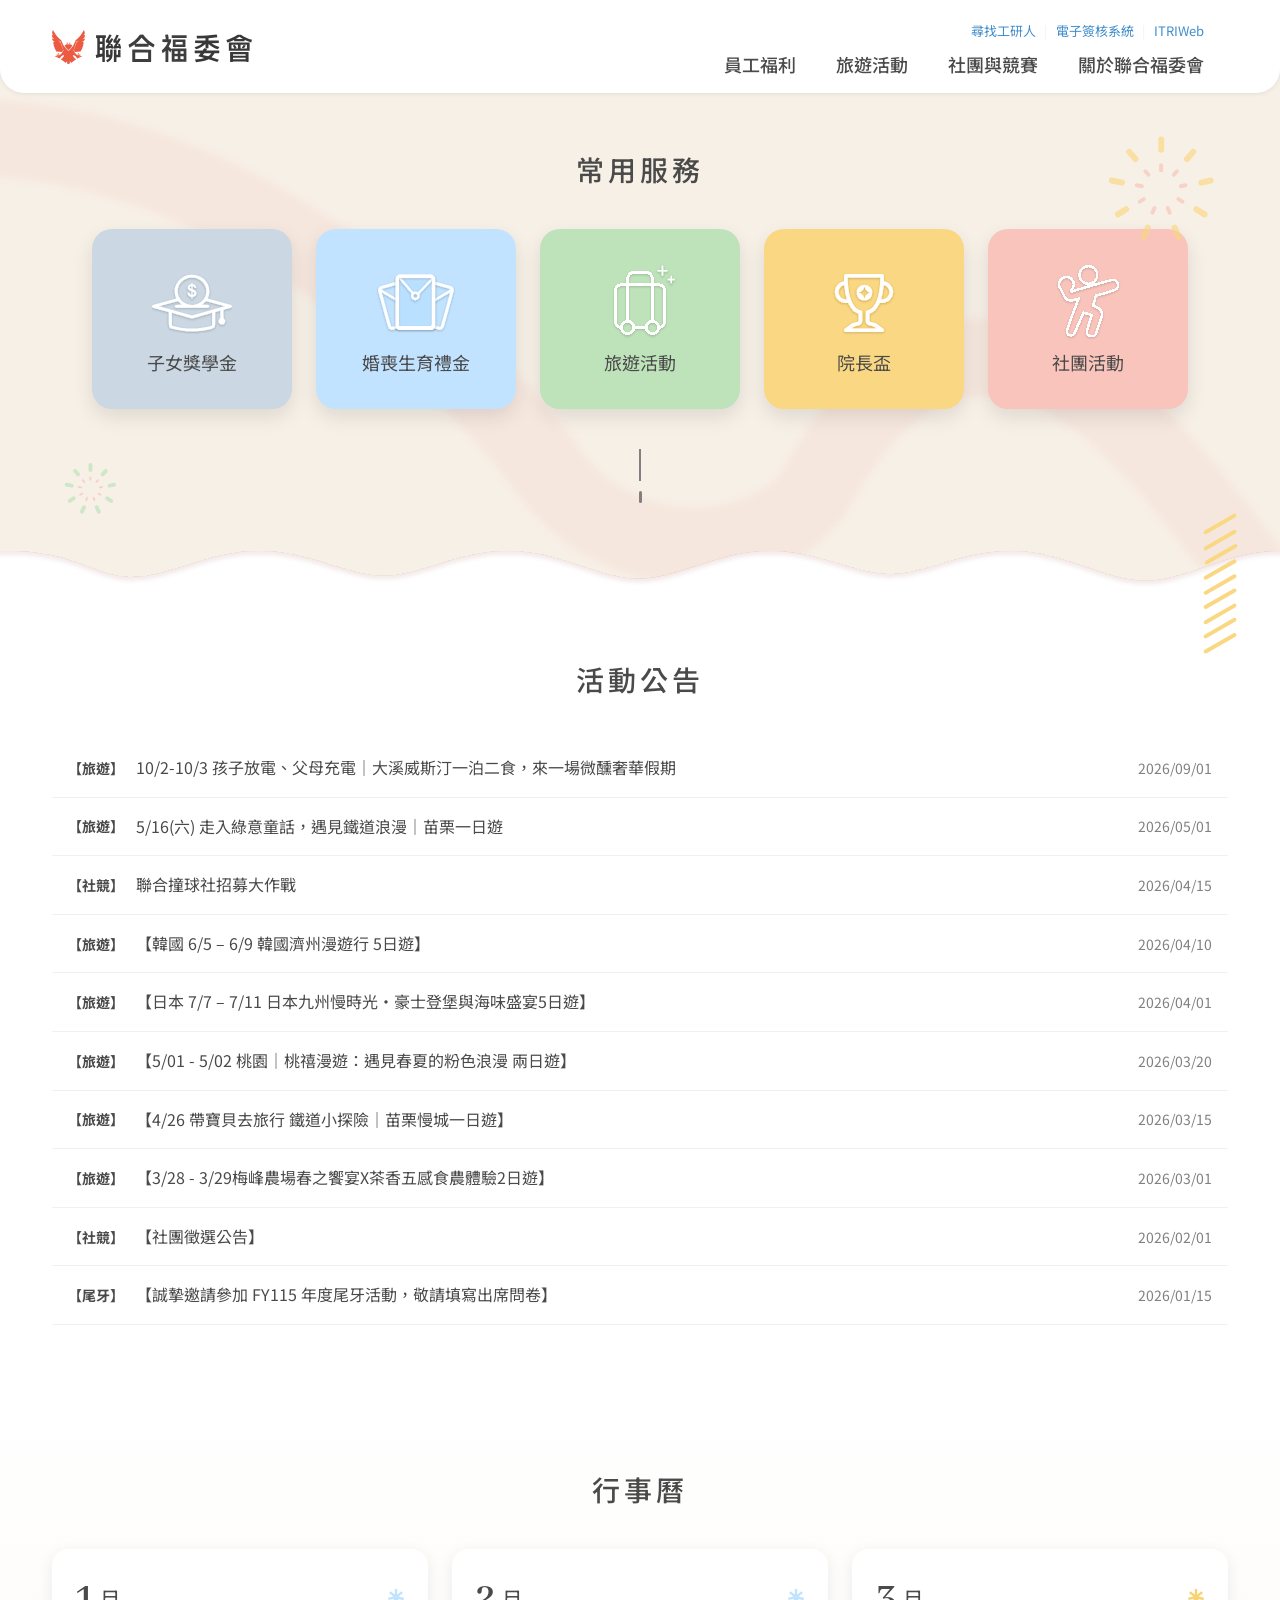
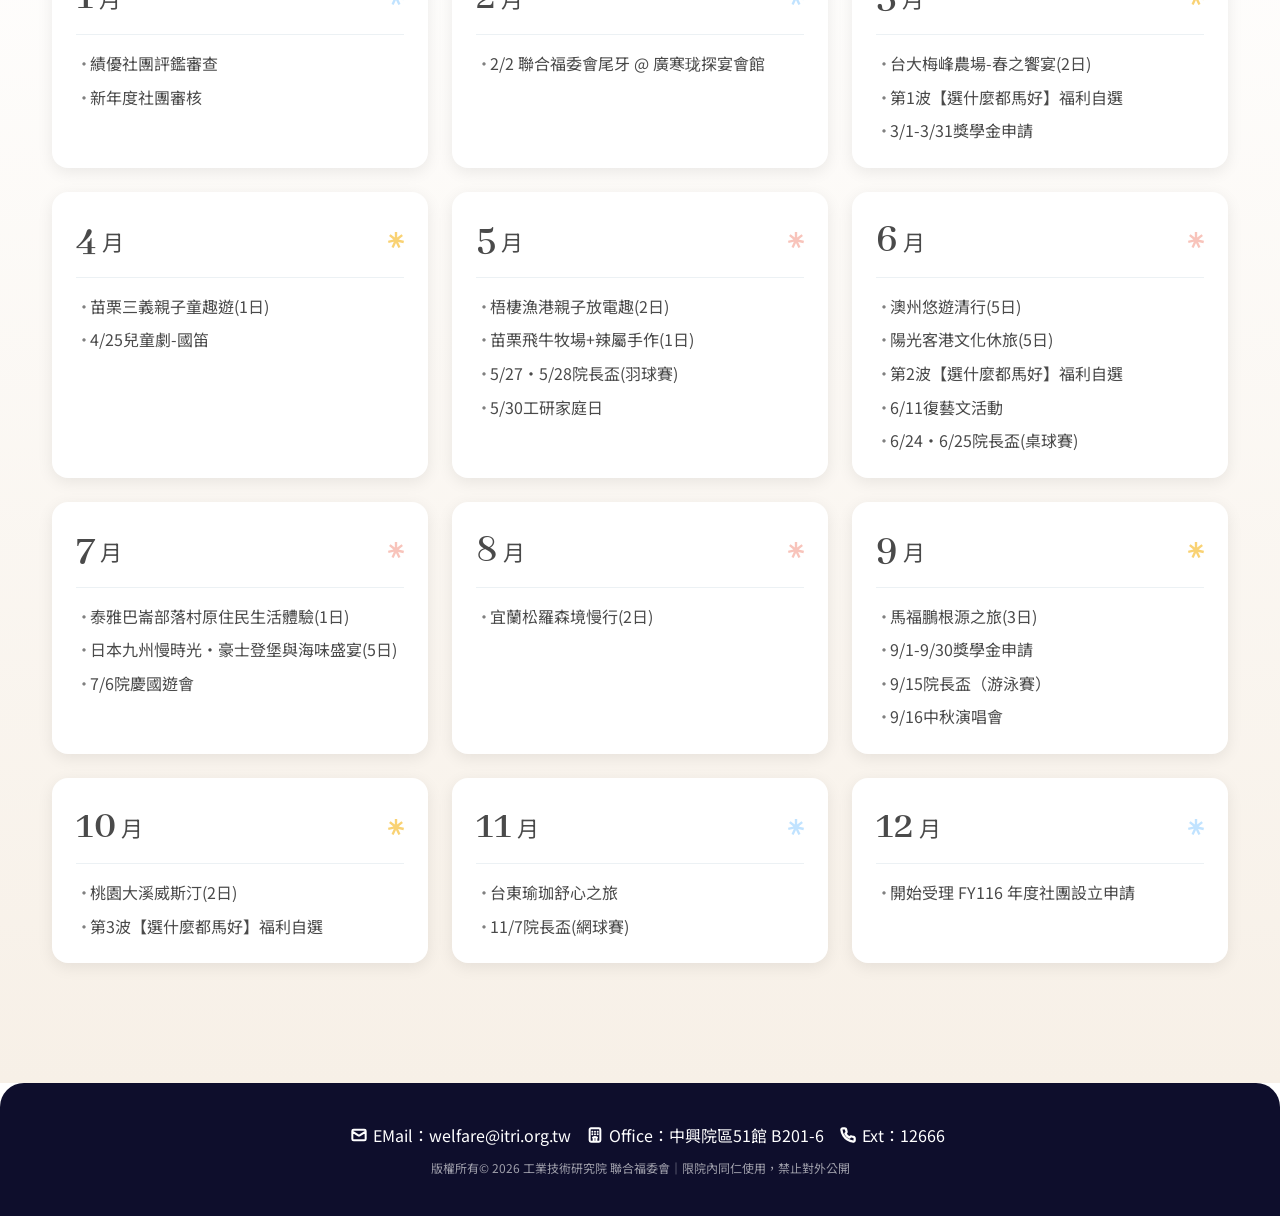
==== commit 808d1ce5: "Add sticky secondary nav, nav componentization, and RWD tweaks - secondary-nav: sticky below header," ====
--- a/index.html
+++ b/index.html
@@ -13,33 +13,13 @@
 <body>
 
   <!-- ===== HEADER ===== -->
-  <header class="header">
-    <div class="header-main">
-      <div class="container d-flex justify-content-between align-items-center">
-        <a href="/" class="logo">
-          <img src="images/logo.svg" alt="聯合福委會">
-        </a>
-        <div class="header-right">
-          <nav class="utility-nav d-flex justify-content-end align-items-center gap-2">
-            <a href="#">尋找工人</a>
-            <span class="divider">|</span>
-            <a href="#">電子簽核系統</a>
-            <span class="divider">|</span>
-            <a href="#">ITRIWeb</a>
-          </nav>
-          <nav class="main-nav d-flex gap-4">
-            <a href="#">員工福利</a>
-            <a href="#">旅遊活動</a>
-            <a href="#">社團與競賽</a>
-            <a href="#">關於聯合福委會</a>
-          </nav>
-        </div>
-      </div>
-    </div>
-  </header>
+  <div id="site-nav"></div>
+  <script src="/js/nav.js"></script>
 
   <!-- ===== 常用服務 ===== -->
   <section class="hero">
+    <img src="images/deco-firework-1.svg" alt="" class="hero-deco-firework" aria-hidden="true">
+    <img src="images/deco-firework-2.svg" alt="" class="hero-deco-firework-2" aria-hidden="true">
     <div class="container">
       <h2 class="section-title">常用服務</h2>
       <div class="row justify-content-center g-4">
@@ -95,58 +75,79 @@
     </div>
   </section>
 
-  <!-- ===== 最新活動 ===== -->
+  <!-- ===== 活動公告 ===== -->
   <section class="news">
     <div class="container">
-      <h2 class="section-title">最新活動</h2>
+      <h2 class="section-title">活動公告</h2>
       <ul class="news-list">
         <li class="news-item">
           <a href="#" class="d-flex align-items-center gap-3">
             <span class="news-tag">【旅遊】</span>
-            <span class="news-title">10/2-10/3 孩子放電、父母充電｜大溪威斯汀一泊二食，來一場微醺著華假期</span>
-            <span class="news-date ms-auto">2026/4/23</span>
-          </a>
-        </li>
-        <li class="news-item">
-          <a href="#" class="d-flex align-items-center gap-3">
-            <span class="news-tag">【旅遊】</span>
-            <span class="news-title">5/16(六) 走入綠意童話，透見繩道浪漫｜苗栗一日遊</span>
+            <span class="news-title">10/2-10/3 孩子放電、父母充電｜大溪威斯汀一泊二食，來一場微醺奢華假期</span>
+            <span class="news-date ms-auto">2026/09/01</span>
+          </a>
+        </li>
+        <li class="news-item">
+          <a href="#" class="d-flex align-items-center gap-3">
+            <span class="news-tag">【旅遊】</span>
+            <span class="news-title">5/16(六) 走入綠意童話，遇見鐵道浪漫｜苗栗一日遊</span>
             <span class="news-date ms-auto">2026/05/01</span>
           </a>
         </li>
         <li class="news-item">
           <a href="#" class="d-flex align-items-center gap-3">
-            <span class="news-tag">【旅遊】</span>
-            <span class="news-title">10/2-10/3 孩子放電、父母充電｜大溪威斯汀一泊二食，來一場微醺著華旅行</span>
-            <span class="news-date ms-auto">2026/05/01</span>
-          </a>
-        </li>
-        <li class="news-item">
-          <a href="#" class="d-flex align-items-center gap-3">
-            <span class="news-tag">【旅遊】</span>
-            <span class="news-title">5/16(六) 走入綠意童話，透見繩道浪漫｜苗栗一日遊</span>
-            <span class="news-date ms-auto">2026/05/01</span>
-          </a>
-        </li>
-        <li class="news-item">
-          <a href="#" class="d-flex align-items-center gap-3">
-            <span class="news-tag">【旅遊】</span>
-            <span class="news-title">10/2-10/3 孩子放電、父母充電｜大溪威斯汀一泊二食，來一場微醺著華旅行</span>
-            <span class="news-date ms-auto">2026/05/01</span>
-          </a>
-        </li>
-        <li class="news-item">
-          <a href="#" class="d-flex align-items-center gap-3">
-            <span class="news-tag">【旅遊】</span>
-            <span class="news-title">10/2-10/3 孩子放電、父母充電｜大溪威斯汀一泊二食，來一場微醺著華旅行</span>
-            <span class="news-date ms-auto">2026/05/01</span>
-          </a>
-        </li>
-        <li class="news-item">
-          <a href="#" class="d-flex align-items-center gap-3">
-            <span class="news-tag">【旅遊】</span>
-            <span class="news-title">10/2-10/3 孩子放電、父母充電｜大溪威斯汀一泊二食，來一場微醺著華旅行</span>
-            <span class="news-date ms-auto">2026/05/01</span>
+            <span class="news-tag">【社競】</span>
+            <span class="news-title">聯合撞球社招募大作戰</span>
+            <span class="news-date ms-auto">2026/04/15</span>
+          </a>
+        </li>
+        <li class="news-item">
+          <a href="#" class="d-flex align-items-center gap-3">
+            <span class="news-tag">【旅遊】</span>
+            <span class="news-title">【韓國 6/5 – 6/9 韓國濟州漫遊行 5日遊】</span>
+            <span class="news-date ms-auto">2026/04/10</span>
+          </a>
+        </li>
+        <li class="news-item">
+          <a href="#" class="d-flex align-items-center gap-3">
+            <span class="news-tag">【旅遊】</span>
+            <span class="news-title">【日本 7/7 – 7/11 日本九州慢時光・豪士登堡與海味盛宴5日遊】</span>
+            <span class="news-date ms-auto">2026/04/01</span>
+          </a>
+        </li>
+        <li class="news-item">
+          <a href="#" class="d-flex align-items-center gap-3">
+            <span class="news-tag">【旅遊】</span>
+            <span class="news-title">【5/01 - 5/02 桃園｜桃禧漫遊：遇見春夏的粉色浪漫 兩日遊】</span>
+            <span class="news-date ms-auto">2026/03/20</span>
+          </a>
+        </li>
+        <li class="news-item">
+          <a href="#" class="d-flex align-items-center gap-3">
+            <span class="news-tag">【旅遊】</span>
+            <span class="news-title">【4/26 帶寶貝去旅行 鐵道小探險｜苗栗慢城一日遊】</span>
+            <span class="news-date ms-auto">2026/03/15</span>
+          </a>
+        </li>
+        <li class="news-item">
+          <a href="#" class="d-flex align-items-center gap-3">
+            <span class="news-tag">【旅遊】</span>
+            <span class="news-title">【3/28 - 3/29梅峰農場春之饗宴X茶香五感食農體驗2日遊】</span>
+            <span class="news-date ms-auto">2026/03/01</span>
+          </a>
+        </li>
+        <li class="news-item">
+          <a href="#" class="d-flex align-items-center gap-3">
+            <span class="news-tag">【社競】</span>
+            <span class="news-title">【社團徵選公告】</span>
+            <span class="news-date ms-auto">2026/02/01</span>
+          </a>
+        </li>
+        <li class="news-item">
+          <a href="#" class="d-flex align-items-center gap-3">
+            <span class="news-tag">【尾牙】</span>
+            <span class="news-title">【誠摯邀請參加 FY115 年度尾牙活動，敬請填寫出席問卷】</span>
+            <span class="news-date ms-auto">2026/01/15</span>
           </a>
         </li>
       </ul>
@@ -339,19 +340,19 @@
   </section>
 
   <!-- ===== FOOTER ===== -->
-  <footer class="footer footer-travel">
+  <footer class="footer">
     <div class="container">
       <div class="footer-info d-flex justify-content-center gap-4">
         <span class="footer-contact-item">
-          <img src="images/travel/icon-mail.svg"  alt="" class="footer-icon">
+          <img src="images/icon/icon-mail.svg"  alt="" class="footer-icon">
           EMail：welfare@itri.org.tw
         </span>
         <span class="footer-contact-item">
-          <img src="images/travel/icon-hotel.svg" alt="" class="footer-icon">
+          <img src="images/icon/icon-hotel.svg" alt="" class="footer-icon">
           Office：中興院區51館 B201-6
         </span>
         <span class="footer-contact-item">
-          <img src="images/travel/icon-phone.svg" alt="" class="footer-icon">
+          <img src="images/icon/icon-phone.svg" alt="" class="footer-icon">
           Ext：12666
         </span>
       </div>
--- a/css/style.css
+++ b/css/style.css
@@ -84,6 +84,10 @@
   box-shadow: 0 1px 4px rgba(0, 0, 0, 0.08);
 }
 
+.header--inner .header-main {
+  border-radius: 0;
+}
+
 
 .logo img {
   height: 34px;
@@ -215,6 +219,32 @@
   border-radius: 4px;
 }
 
+/* Deco firework */
+.hero-deco-firework {
+  position: absolute;
+  top: 40px;
+  right: 5%;
+  width: 110px;
+  pointer-events: none;
+}
+
+.hero-deco-firework-2 {
+  position: absolute;
+  bottom: 80px;
+  left: 5%;
+  width: 55px;
+  pointer-events: none;
+}
+
+.hero-deco-firework-3 {
+  position: absolute;
+  top: 50%;
+  left: 50%;
+  transform: translate(-50%, -50%);
+  width: 80px;
+  pointer-events: none;
+}
+
 /* Deco stripe */
 .hero-deco-stripe {
   position: absolute;
@@ -250,11 +280,12 @@
   display: flex;
   align-items: center;
   gap: 12px;
-  padding: 16px 0;
+  padding: 16px;
   border-bottom: 1px solid var(--border);
   color: var(--text);
   text-decoration: none;
   transition: color 0.15s;
+  font-size: 18px;
 }
 
 .news-item a:hover {
@@ -408,8 +439,18 @@
 
 .banner-text {
   padding-bottom: 40px;
-}
-
+  margin-left: 20px;
+}
+.banner-text::before{
+  content: '';
+  position: absolute;
+  left: 10px;
+ top: 10px;
+  width: 12px;
+  height: 12px;
+  background: url('../images/de-tltle.svg') center center / cover no-repeat;
+
+}
 .banner-title {
   font-size: 40px;
   font-weight: 500;
@@ -442,7 +483,7 @@
 
 .banner-illus {
   flex-shrink: 0;
-  margin-right: -20px;
+  margin-right: 14%;
 }
 
 .banner-illus img {
@@ -500,6 +541,7 @@
 .banner-wave-wrap {
   width: 100%;
   margin-top: 8px;
+  overflow: hidden;
 }
 
 
@@ -527,21 +569,39 @@
 .secondary-nav-wrap {
   display: flex;
   justify-content: center;
-  padding: 0;
-  position: relative;
-  z-index: 10;
+  padding-top: 40px;
+  padding-bottom: 16px;
+  position: sticky;
+  top: var(--header-h, 89px);
+  z-index: 50;
   margin-top: -8px;
   background: var(--bg-light);
+  transition: padding 0.2s, box-shadow 0.2s;
+}
+
+.secondary-nav-wrap.is-sticky {
+  padding-top: 0;
+  padding-bottom: 0;
+  background: #fff;
+  box-shadow: 0 2px 8px rgba(0, 0, 0, 0.08);
+}
+
+.secondary-nav-wrap.is-sticky .secondary-nav {
+  width: 100%;
+  border-radius: 0;
+  box-shadow: none;
+  justify-content: center;
 }
 
 .secondary-nav {
   background: #fff;
-  border-radius: 11px;
+  border-radius: 0;
   box-shadow: 0 1px 2.45px rgba(0, 0, 0, 0.2);
   display: flex;
   align-items: center;
   padding: 0 30px;
   height: 64px;
+  transition: border-radius 0.2s, box-shadow 0.2s, width 0.2s;
 }
 
 .sec-nav-tab {
@@ -740,3 +800,10 @@
   opacity: 0.75;
   text-decoration: underline;
 }
+
+/* ===== RWD ===== */
+@media (max-width: 1240px) {
+  .hero-deco-firework-2 {
+    display: none;
+  }
+}
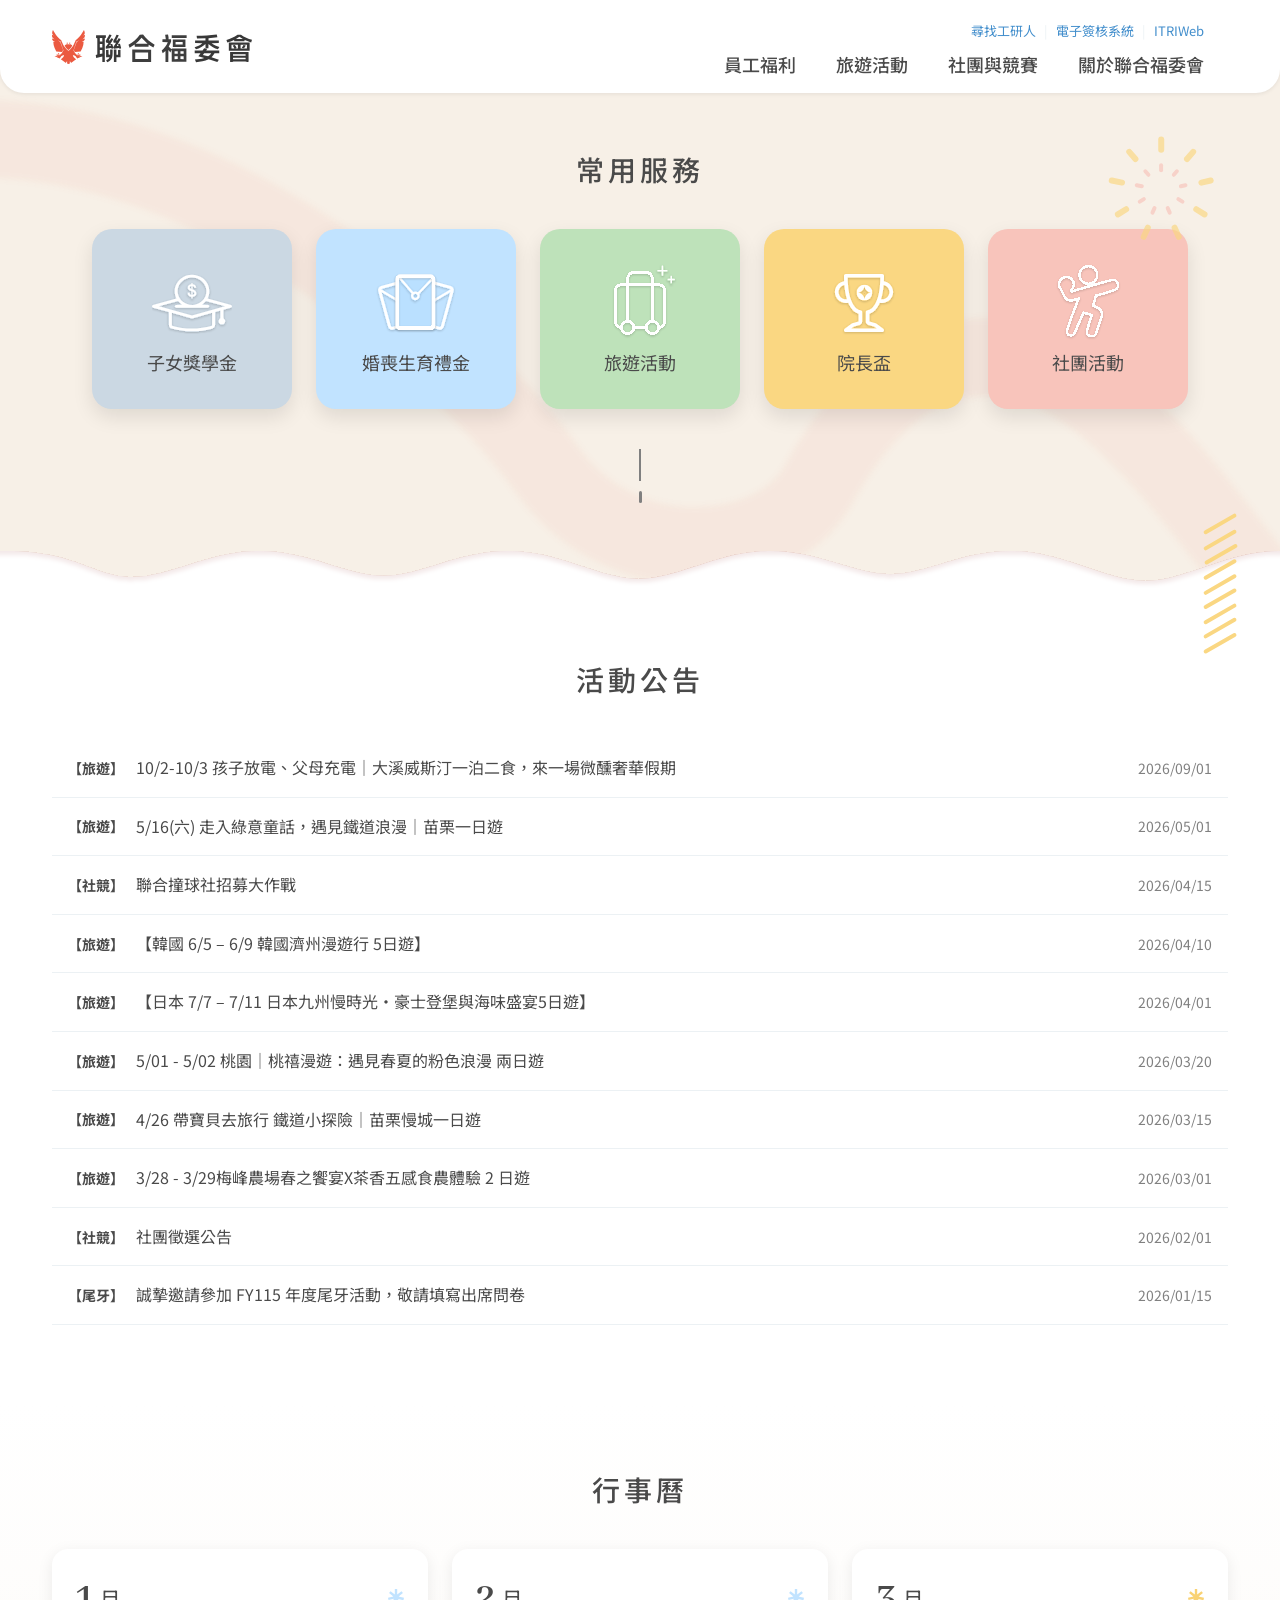
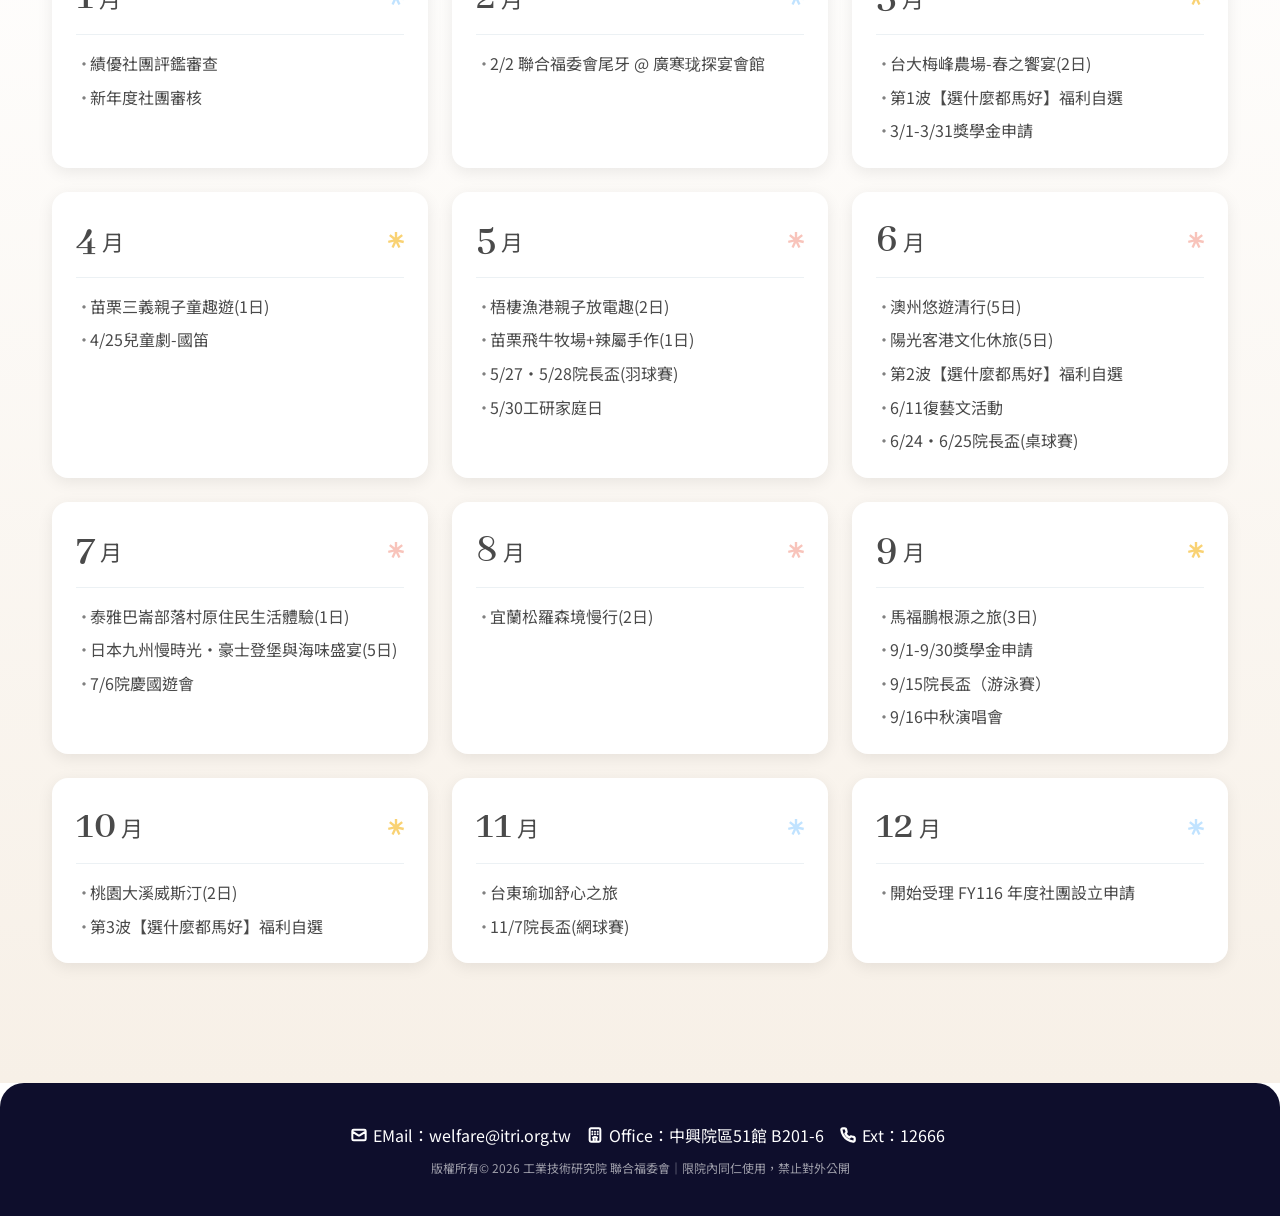
==== commit 45436e87: "Add about/club/welfare pages, new banner SVGs, regular docs, and unify table CSS - Add page/about.ht" ====
--- a/index.html
+++ b/index.html
@@ -40,7 +40,7 @@
           </a>
         </div>
         <div class="col-auto">
-          <a href="#" class="service-card">
+          <a href="/page/travel.html" class="service-card">
             <div class="card-icon" style="background: #BEE2BA;">
               <img src="images/hero-icon/luggage.svg" alt="旅遊活動">
               <span>旅遊活動</span>
@@ -48,7 +48,7 @@
           </a>
         </div>
         <div class="col-auto">
-          <a href="#" class="service-card">
+          <a href="/page/club.html#presidents-cup" class="service-card">
             <div class="card-icon" style="background: #FAD782;">
               <img src="images/hero-icon/contest.svg" alt="院長盃">
               <span>院長盃</span>
@@ -56,7 +56,7 @@
           </a>
         </div>
         <div class="col-auto">
-          <a href="#" class="service-card">
+          <a href="/page/club.html#club-activities" class="service-card">
             <div class="card-icon" style="background: #F8C4BB;">
               <img src="images/hero-icon/club.svg" alt="社團活動">
               <span>社團活動</span>
@@ -81,7 +81,7 @@
       <h2 class="section-title">活動公告</h2>
       <ul class="news-list">
         <li class="news-item">
-          <a href="#" class="d-flex align-items-center gap-3">
+          <a href="https://survey.itri.org.tw/exam/38596" class="d-flex align-items-center gap-3" target="_blank">
             <span class="news-tag">【旅遊】</span>
             <span class="news-title">10/2-10/3 孩子放電、父母充電｜大溪威斯汀一泊二食，來一場微醺奢華假期</span>
             <span class="news-date ms-auto">2026/09/01</span>
@@ -102,7 +102,7 @@
           </a>
         </li>
         <li class="news-item">
-          <a href="#" class="d-flex align-items-center gap-3">
+          <a href="https://survey.itri.org.tw/exam/38343" class="d-flex align-items-center gap-3" target="_blank">
             <span class="news-tag">【旅遊】</span>
             <span class="news-title">【韓國 6/5 – 6/9 韓國濟州漫遊行 5日遊】</span>
             <span class="news-date ms-auto">2026/04/10</span>
@@ -116,37 +116,37 @@
           </a>
         </li>
         <li class="news-item">
-          <a href="#" class="d-flex align-items-center gap-3">
-            <span class="news-tag">【旅遊】</span>
-            <span class="news-title">【5/01 - 5/02 桃園｜桃禧漫遊：遇見春夏的粉色浪漫 兩日遊】</span>
+          <a href="https://survey.itri.org.tw/exam/38079" class="d-flex align-items-center gap-3" target="_blank">
+            <span class="news-tag">【旅遊】</span>
+            <span class="news-title">5/01 - 5/02 桃園｜桃禧漫遊：遇見春夏的粉色浪漫 兩日遊</span>
             <span class="news-date ms-auto">2026/03/20</span>
           </a>
         </li>
         <li class="news-item">
-          <a href="#" class="d-flex align-items-center gap-3">
-            <span class="news-tag">【旅遊】</span>
-            <span class="news-title">【4/26 帶寶貝去旅行 鐵道小探險｜苗栗慢城一日遊】</span>
+          <a href="https://survey.itri.org.tw/exam/37820" class="d-flex align-items-center gap-3" target="_blank">
+            <span class="news-tag">【旅遊】</span>
+            <span class="news-title">4/26 帶寶貝去旅行 鐵道小探險｜苗栗慢城一日遊</span>
             <span class="news-date ms-auto">2026/03/15</span>
           </a>
         </li>
         <li class="news-item">
-          <a href="#" class="d-flex align-items-center gap-3">
-            <span class="news-tag">【旅遊】</span>
-            <span class="news-title">【3/28 - 3/29梅峰農場春之饗宴X茶香五感食農體驗2日遊】</span>
+          <a href="https://survey.itri.org.tw/exam/37737" class="d-flex align-items-center gap-3" target="_blank">
+            <span class="news-tag">【旅遊】</span>
+            <span class="news-title">3/28 - 3/29梅峰農場春之饗宴X茶香五感食農體驗 2 日遊</span>
             <span class="news-date ms-auto">2026/03/01</span>
           </a>
         </li>
         <li class="news-item">
           <a href="#" class="d-flex align-items-center gap-3">
             <span class="news-tag">【社競】</span>
-            <span class="news-title">【社團徵選公告】</span>
+            <span class="news-title">社團徵選公告</span>
             <span class="news-date ms-auto">2026/02/01</span>
           </a>
         </li>
         <li class="news-item">
-          <a href="#" class="d-flex align-items-center gap-3">
+          <a href="https://survey.itri.org.tw/exam/37515" class="d-flex align-items-center gap-3" target="_blank">
             <span class="news-tag">【尾牙】</span>
-            <span class="news-title">【誠摯邀請參加 FY115 年度尾牙活動，敬請填寫出席問卷】</span>
+            <span class="news-title">誠摯邀請參加 FY115 年度尾牙活動，敬請填寫出席問卷</span>
             <span class="news-date ms-auto">2026/01/15</span>
           </a>
         </li>
--- a/css/style.css
+++ b/css/style.css
@@ -724,17 +724,16 @@
   text-decoration: underline;
 }
 
-/* Subsidy Table */
-.subsidy-table-wrap {
+/* Data Table */
+.data-table-wrap {
   background: #fff;
   border: 1px solid #e8e8e8;
   border-radius: 18px;
-  box-shadow: 0 4px 6px rgba(186, 156, 156, 0.1);
   overflow: hidden;
-  max-width: 780px;
-}
-
-.subsidy-table {
+  margin-bottom: 48px;
+}
+
+.data-table {
   width: 100%;
   border-collapse: collapse;
   font-size: 16px;
@@ -742,25 +741,30 @@
   text-align: center;
 }
 
-.subsidy-table thead tr {
+.data-table thead tr {
   background: var(--primary-200);
 }
 
-.subsidy-table thead th {
-  padding: 16px;
+.data-table thead th {
+  padding: 14px 16px;
   font-weight: 400;
   border-bottom: 1px solid #d8d8d8;
   line-height: 1.8;
 }
 
-.subsidy-table tbody td {
+.data-table tbody td {
   padding: 10px 16px;
-  border-bottom: 1px solid #d8d8d8;
+  border-bottom: 1px solid #e8e8e8;
   line-height: 1.8;
 }
 
-.subsidy-table tbody tr:last-child td {
+.data-table tbody tr:last-child td {
   border-bottom: none;
+}
+
+.subsidy-table-wrap {
+  box-shadow: 0 4px 6px rgba(186, 156, 156, 0.1);
+  max-width: 780px;
 }
 
 .category-cell {
@@ -801,8 +805,286 @@
   text-decoration: underline;
 }
 
+/* Club & Competition */
+.club-subtitle {
+  font-size: 18px;
+  font-weight: 700;
+  color: #363636;
+  margin-bottom: 16px;
+  margin-top: 40px;
+}
+
+.club-subtitle:first-of-type {
+  margin-top: 0;
+}
+
+
+.club-subsidy-list {
+  padding-left: 20px;
+  margin: 0;
+  display: flex;
+  flex-direction: column;
+  gap: 12px;
+  font-size: 16px;
+  line-height: 1.8;
+  color: #363636;
+}
+
+.club-subsidy-link {
+  color: var(--secondary-dark);
+  text-decoration: underline;
+}
+
+.club-subsidy-link:hover {
+  opacity: 0.75;
+}
+
+/* About Page */
+.about-desc {
+  font-size: 18px;
+  line-height: 1.8;
+  color: var(--text);
+  margin-bottom: 16px;
+}
+
+.unit-tag-header {
+  display: flex;
+  gap: 8px;
+  font-size: 13px;
+  color: var(--text-secondary);
+  margin-bottom: 8px;
+}
+
+.unit-tags {
+  display: flex;
+  flex-wrap: wrap;
+  gap: 8px;
+  margin-bottom: 40px;
+}
+
+.unit-tag {
+  display: inline-block;
+  padding: 6px 14px;
+  border: 1px solid #e0e0e0;
+  border-radius: 6px;
+  font-size: 14px;
+  color: var(--text);
+  background: #fff;
+}
+
+.member-type-grid {
+  display: flex;
+  gap: 24px;
+  align-items: flex-start;
+}
+
+.member-type-col {
+  flex: 1;
+}
+
+.member-type-heading {
+  display: flex;
+  align-items: center;
+  gap: 6px;
+  font-size: 15px;
+  font-weight: 700;
+  margin-bottom: 12px;
+}
+
+.member-type-heading--green { color: #4caf50; }
+.member-type-heading--red   { color: var(--primary); }
+
+.member-type-icon {
+  font-size: 16px;
+}
+
+/* member-type-table 小字版 */
+.member-type-col .data-table {
+  font-size: 14px;
+}
+
+.member-type-col .data-table thead th {
+  padding: 12px 14px;
+}
+
+.member-type-col .data-table tbody td {
+  padding: 9px 14px;
+}
+
+/* Photo Section */
+.photo-drive-btn {
+  display: inline-block;
+  padding: 14px 28px;
+  border: 1.5px solid var(--secondary-dark);
+  border-radius: 10px;
+  color: var(--secondary-dark);
+  font-size: 15px;
+  font-weight: 500;
+  margin-bottom: 24px;
+  transition: background 0.15s, color 0.15s;
+}
+
+.photo-drive-btn:hover {
+  background: var(--secondary-dark);
+  color: #fff;
+}
+
+.external-albums {
+  display: flex;
+  align-items: center;
+  gap: 16px;
+}
+
+.external-albums-label {
+  font-size: 14px;
+  color: var(--text-secondary);
+}
+
+.external-albums-links {
+  display: flex;
+  gap: 12px;
+}
+
+.album-link {
+  font-size: 14px;
+  color: var(--secondary-dark);
+  text-decoration: underline;
+}
+
+.album-link:hover {
+  opacity: 0.75;
+}
+
+/* Regulations */
+.regulation-note {
+  margin-top: 20px;
+  font-size: 15px;
+  color: var(--text);
+  line-height: 1.8;
+}
+
+.regulation-link {
+  color: var(--secondary-dark);
+  text-decoration: underline;
+}
+
+.regulation-link:hover {
+  opacity: 0.75;
+}
+
+/* Welfare Page */
+.welfare-table th:first-child,
+.welfare-table td:first-child { width: 140px; }
+
+.welfare-notes {
+  padding-left: 20px;
+  margin-top: 24px;
+  display: flex;
+  flex-direction: column;
+  gap: 8px;
+  font-size: 18px;
+  line-height: 1.8;
+  color: var(--text);
+}
+
+.welfare-note-link {
+  color: var(--secondary-dark);
+  text-decoration: underline;
+}
+
+/* Kinship chart */
+.kinship-chart {
+  display: flex;
+  flex-direction: column;
+  gap: 12px;
+  margin: 24px 0 32px;
+}
+
+.kinship-row {
+  display: flex;
+  align-items: center;
+  gap: 0;
+}
+
+.kinship-row--sub {
+  padding-left: 212px;
+}
+
+.kinship-node {
+  display: flex;
+  flex-direction: column;
+  align-items: center;
+  justify-content: center;
+  min-width: 80px;
+  padding: 8px 12px;
+  border: 1.5px solid #e0e0e0;
+  border-radius: 8px;
+  background: #fff;
+  font-size: 13px;
+  text-align: center;
+  line-height: 1.4;
+}
+
+.kinship-node--main {
+  border-color: var(--primary);
+  background: var(--primary-200);
+  font-weight: 700;
+}
+
+.kinship-node--side {
+  border-style: dashed;
+  font-size: 12px;
+}
+
+.kinship-note {
+  font-size: 11px;
+  color: var(--text-secondary);
+}
+
+.kinship-connector {
+  display: flex;
+  align-items: center;
+  gap: 4px;
+  font-size: 12px;
+  color: var(--text-secondary);
+  padding: 0 6px;
+  white-space: nowrap;
+}
+
+.kinship-connector::before,
+.kinship-connector::after {
+  content: '';
+  display: block;
+  width: 16px;
+  height: 1.5px;
+  background: #ccc;
+}
+
+.welfare-download-btn {
+  display: inline-flex;
+  align-items: center;
+  gap: 8px;
+  padding: 10px 20px;
+  border: 1.5px solid var(--primary);
+  border-radius: 8px;
+  color: var(--primary);
+  font-size: 14px;
+  font-weight: 500;
+  margin-bottom: 32px;
+  transition: background 0.15s, color 0.15s;
+}
+
+.welfare-download-btn:hover {
+  background: var(--primary);
+  color: #fff;
+}
+
+.welfare-contact-table-wrap {
+  max-width: 600px;
+}
+
 /* ===== RWD ===== */
-@media (max-width: 1240px) {
+@media (max-width: 1360px) {
   .hero-deco-firework-2 {
     display: none;
   }
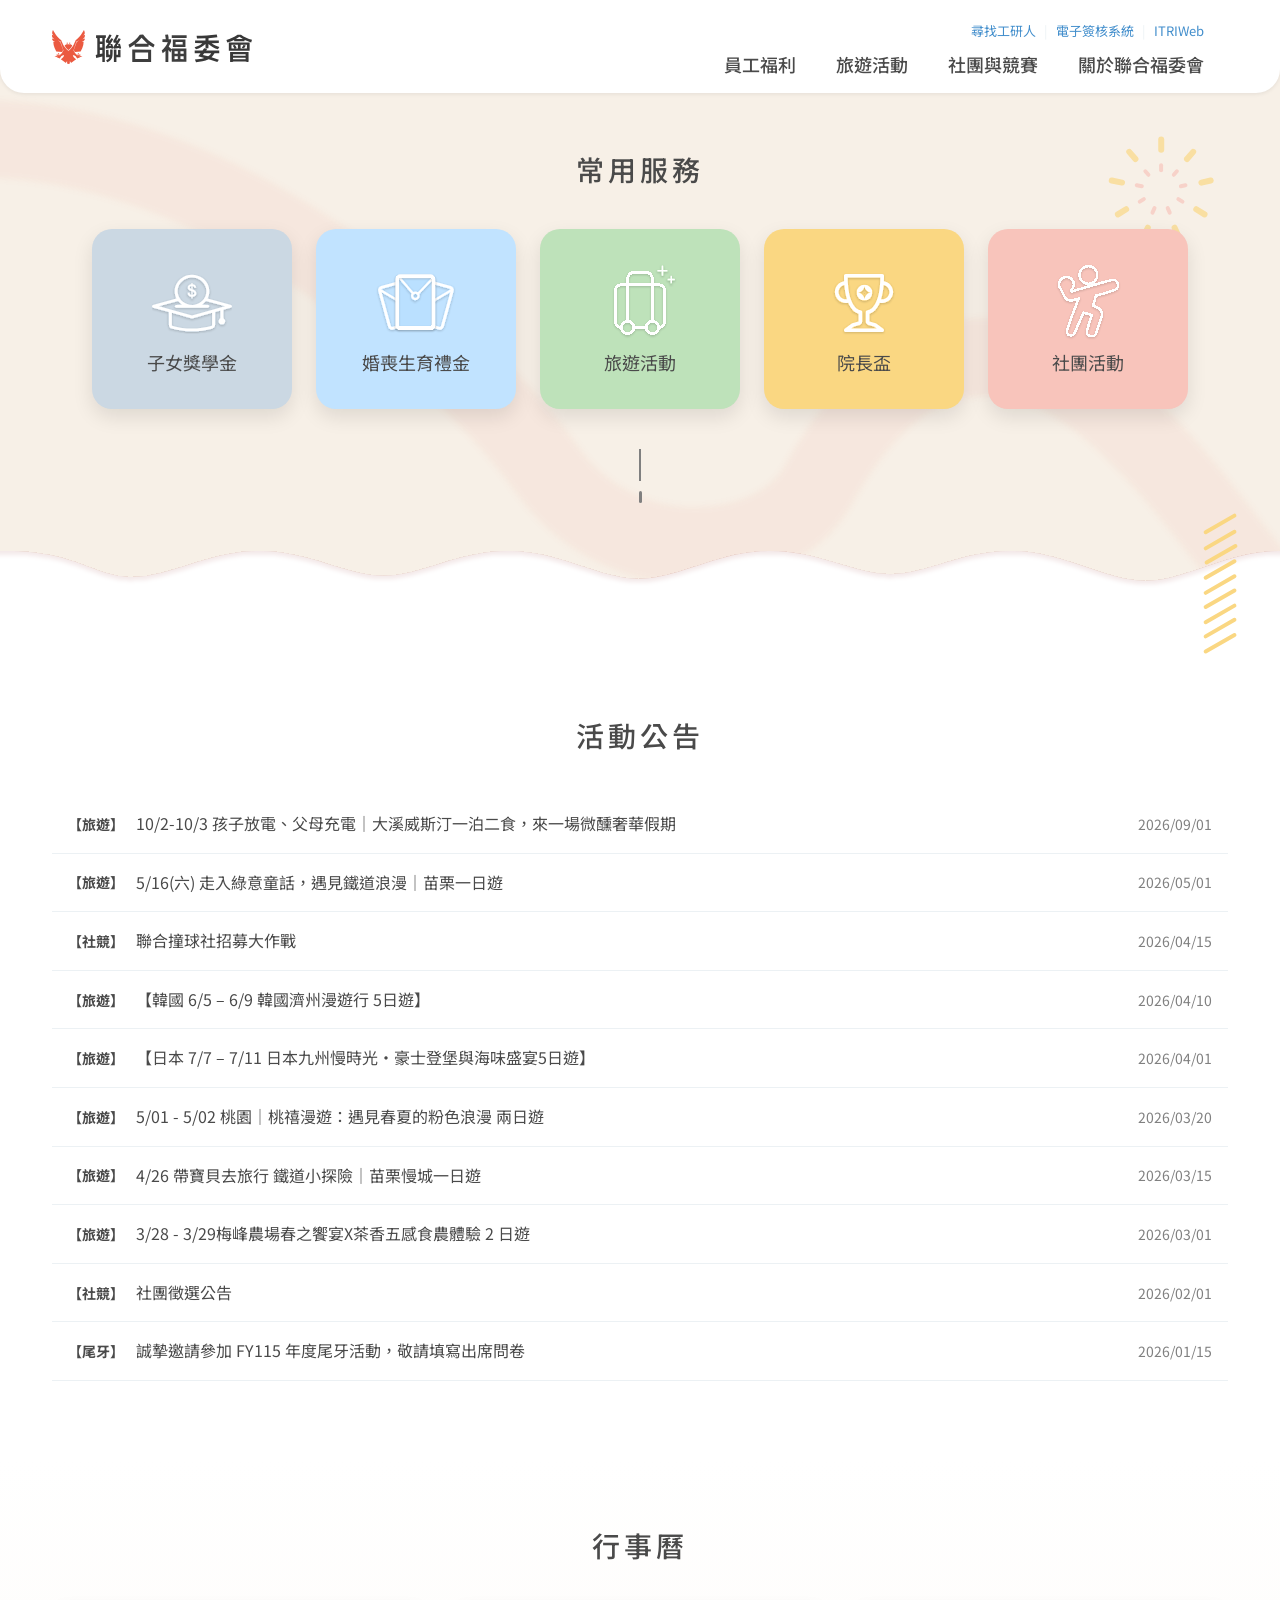
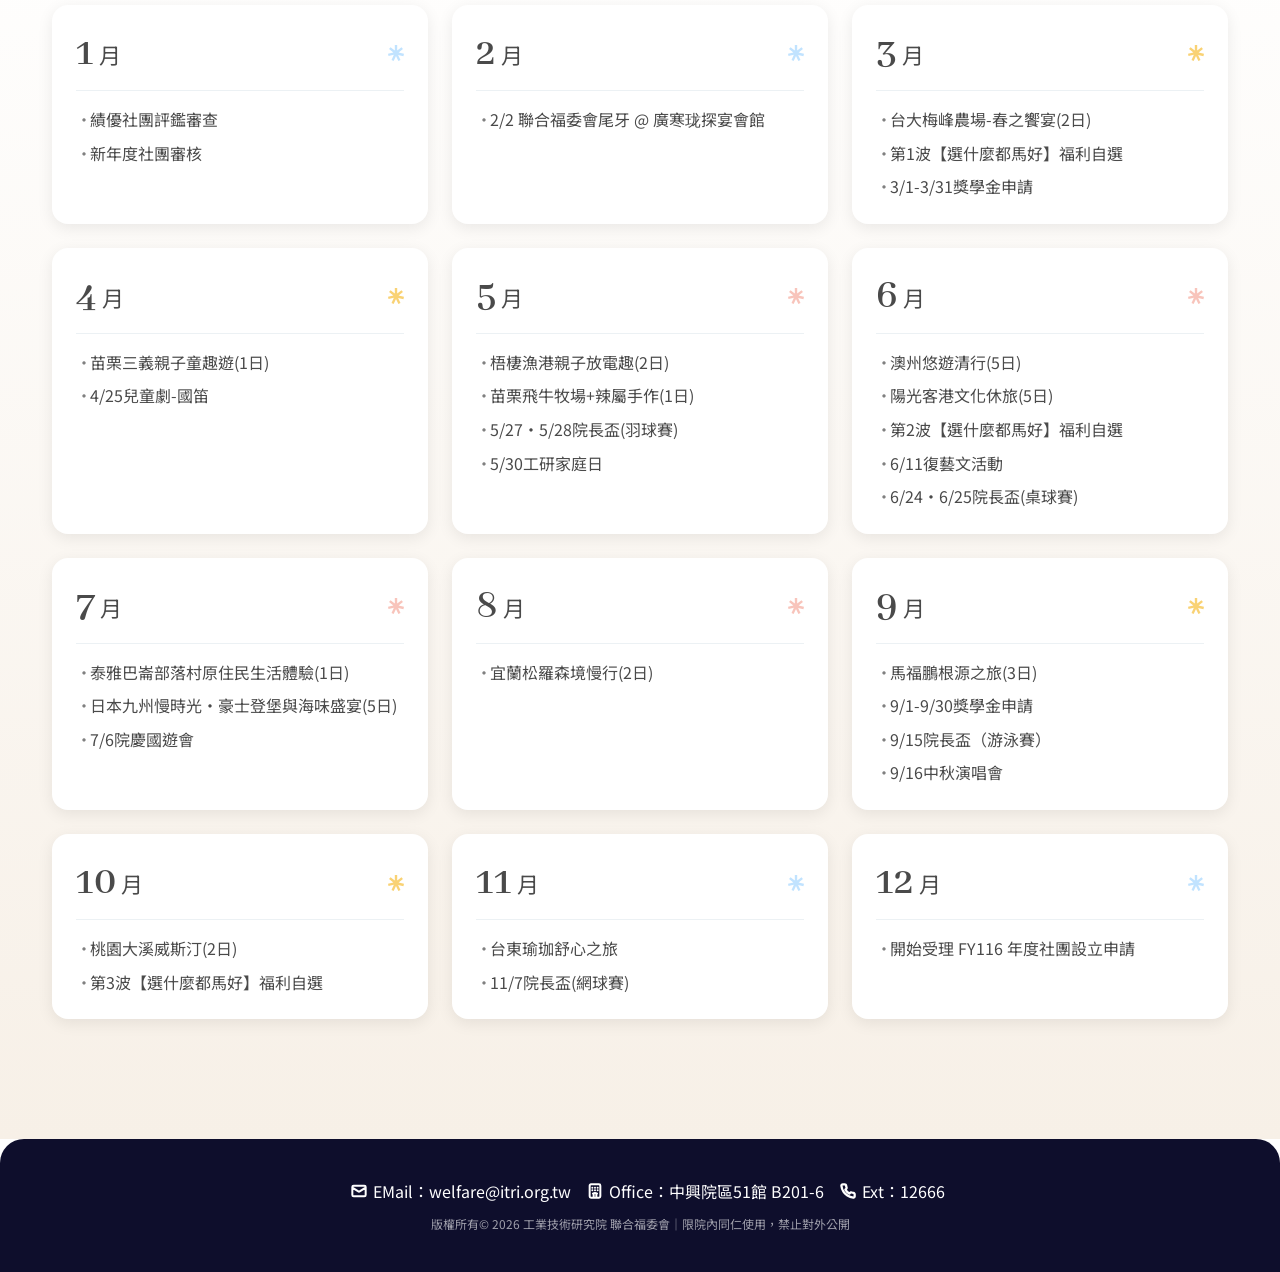
==== commit 9b66b306: "Add RWD, mobile nav, notice page, and table alignment fixes - CSS: full RWD breakpoints (tablet ≤991" ====
--- a/index.html
+++ b/index.html
@@ -24,7 +24,7 @@
       <h2 class="section-title">常用服務</h2>
       <div class="row justify-content-center g-4">
         <div class="col-auto">
-          <a href="#" class="service-card">
+          <a href="/page/welfare.html#scholarship" class="service-card">
             <div class="card-icon" style="background: #CBD8E3;">
               <img src="images/hero-icon/scholarship.svg" alt="子女獎學金">
               <span>子女獎學金</span>
@@ -32,7 +32,7 @@
           </a>
         </div>
         <div class="col-auto">
-          <a href="#" class="service-card">
+          <a href="/page/welfare.html#wedding-gift" class="service-card">
             <div class="card-icon" style="background: #C1E3FF;">
               <img src="images/hero-icon/envelope.svg" alt="婚喪生育禮金">
               <span>婚喪生育禮金</span>
@@ -65,10 +65,10 @@
         </div>
       </div>
     </div>
-    <div class="hero-divider-wrap">
+    <a href="#news" class="hero-divider-wrap" aria-label="往下滑">
       <div class="hero-divider"></div>
       <div class="hero-divider-2"></div>
-    </div>
+    </a>
     <img src="images/deco-stripe.svg" alt="" class="hero-deco-stripe" aria-hidden="true">
     <div class="hero-wave-wrap" aria-hidden="true">
       <img src="images/de-wave.svg" alt="">
@@ -76,7 +76,7 @@
   </section>
 
   <!-- ===== 活動公告 ===== -->
-  <section class="news">
+  <section id="news" class="news">
     <div class="container">
       <h2 class="section-title">活動公告</h2>
       <ul class="news-list">
@@ -137,7 +137,7 @@
           </a>
         </li>
         <li class="news-item">
-          <a href="#" class="d-flex align-items-center gap-3">
+          <a href="/page/notice/notice.html" class="d-flex align-items-center gap-3">
             <span class="news-tag">【社競】</span>
             <span class="news-title">社團徵選公告</span>
             <span class="news-date ms-auto">2026/02/01</span>
@@ -162,7 +162,7 @@
       <div class="row g-4">
 
         <!-- 1月 -->
-        <div class="col-4">
+        <div class="col-12 col-sm-6 col-lg-4">
           <div class="cal-card">
             <div class="cal-header">
               <span class="cal-month"><strong>1</strong> 月</span>
@@ -176,7 +176,7 @@
         </div>
 
         <!-- 2月 -->
-        <div class="col-4">
+        <div class="col-12 col-sm-6 col-lg-4">
           <div class="cal-card">
             <div class="cal-header">
               <span class="cal-month"><strong>2</strong> 月</span>
@@ -189,7 +189,7 @@
         </div>
 
         <!-- 3月 -->
-        <div class="col-4">
+        <div class="col-12 col-sm-6 col-lg-4">
           <div class="cal-card">
             <div class="cal-header">
               <span class="cal-month"><strong>3</strong> 月</span>
@@ -204,7 +204,7 @@
         </div>
 
         <!-- 4月 -->
-        <div class="col-4">
+        <div class="col-12 col-sm-6 col-lg-4">
           <div class="cal-card">
             <div class="cal-header">
               <span class="cal-month"><strong>4</strong> 月</span>
@@ -218,7 +218,7 @@
         </div>
 
         <!-- 5月 -->
-        <div class="col-4">
+        <div class="col-12 col-sm-6 col-lg-4">
           <div class="cal-card">
             <div class="cal-header">
               <span class="cal-month"><strong>5</strong> 月</span>
@@ -234,7 +234,7 @@
         </div>
 
         <!-- 6月 -->
-        <div class="col-4">
+        <div class="col-12 col-sm-6 col-lg-4">
           <div class="cal-card">
             <div class="cal-header">
               <span class="cal-month"><strong>6</strong> 月</span>
@@ -251,7 +251,7 @@
         </div>
 
         <!-- 7月 -->
-        <div class="col-4">
+        <div class="col-12 col-sm-6 col-lg-4">
           <div class="cal-card">
             <div class="cal-header">
               <span class="cal-month"><strong>7</strong> 月</span>
@@ -266,7 +266,7 @@
         </div>
 
         <!-- 8月 -->
-        <div class="col-4">
+        <div class="col-12 col-sm-6 col-lg-4">
           <div class="cal-card">
             <div class="cal-header">
               <span class="cal-month"><strong>8</strong> 月</span>
@@ -279,7 +279,7 @@
         </div>
 
         <!-- 9月 -->
-        <div class="col-4">
+        <div class="col-12 col-sm-6 col-lg-4">
           <div class="cal-card">
             <div class="cal-header">
               <span class="cal-month"><strong>9</strong> 月</span>
@@ -295,7 +295,7 @@
         </div>
 
         <!-- 10月 -->
-        <div class="col-4">
+        <div class="col-12 col-sm-6 col-lg-4">
           <div class="cal-card">
             <div class="cal-header">
               <span class="cal-month"><strong>10</strong> 月</span>
@@ -309,7 +309,7 @@
         </div>
 
         <!-- 11月 -->
-        <div class="col-4">
+        <div class="col-12 col-sm-6 col-lg-4">
           <div class="cal-card">
             <div class="cal-header">
               <span class="cal-month"><strong>11</strong> 月</span>
@@ -323,7 +323,7 @@
         </div>
 
         <!-- 12月 -->
-        <div class="col-4">
+        <div class="col-12 col-sm-6 col-lg-4">
           <div class="cal-card">
             <div class="cal-header">
               <span class="cal-month"><strong>12</strong> 月</span>
--- a/css/style.css
+++ b/css/style.css
@@ -15,6 +15,10 @@
 }
 
 /* ===== Reset ===== */
+html {
+  scroll-behavior: smooth;
+}
+
 *, *::before, *::after {
   margin: 0;
   padding: 0;
@@ -167,6 +171,7 @@
   gap: 6px;
   transition: transform 0.2s ease, box-shadow 0.2s ease;
       box-shadow: 0 8px 20px rgba(0, 0, 0, 0.1);
+  z-index: 1;
 
 }
 
@@ -202,6 +207,7 @@
   align-items: center;
   gap: 10px;
   padding: 40px 0;
+  cursor: pointer;
 }
 
 .hero-divider {
@@ -267,7 +273,7 @@
 
 /* ===== 最新活動 ===== */
 .news {
-  padding: 64px 0 80px;
+  padding: 120px 0 80px;
   background: #fff;
 }
 
@@ -489,6 +495,7 @@
 .banner-illus img {
   height: 159px;
   display: block;
+  transform: translateY(-16px);
 }
 
 .banner-deco {
@@ -806,7 +813,7 @@
 }
 
 /* Club & Competition */
-.club-subtitle {
+.section-subtitle {
   font-size: 18px;
   font-weight: 700;
   color: #363636;
@@ -814,7 +821,7 @@
   margin-top: 40px;
 }
 
-.club-subtitle:first-of-type {
+.section-subtitle:first-of-type {
   margin-top: 0;
 }
 
@@ -976,6 +983,11 @@
 .welfare-table th:first-child,
 .welfare-table td:first-child { width: 140px; }
 
+.welfare-table th:nth-child(3),
+.welfare-table th:nth-child(4),
+.welfare-table td:nth-child(3),
+.welfare-table td:nth-child(4) { text-align: left; }
+
 .welfare-notes {
   padding-left: 20px;
   margin-top: 24px;
@@ -994,10 +1006,19 @@
 
 /* Kinship chart */
 .kinship-chart {
-  display: flex;
-  flex-direction: column;
-  gap: 12px;
   margin: 24px 0 32px;
+}
+
+.kinship-scroll {
+  overflow-x: auto;
+  -webkit-overflow-scrolling: touch;
+}
+
+.kinship-img {
+  display: block;
+  width: 100%;
+  min-width: 600px;
+  height: auto;
 }
 
 .kinship-row {
@@ -1065,9 +1086,9 @@
   align-items: center;
   gap: 8px;
   padding: 10px 20px;
-  border: 1.5px solid var(--primary);
+  border: 1.5px solid var(--secondary-dark);
   border-radius: 8px;
-  color: var(--primary);
+  color: var(--secondary-dark);
   font-size: 14px;
   font-weight: 500;
   margin-bottom: 32px;
@@ -1075,7 +1096,7 @@
 }
 
 .welfare-download-btn:hover {
-  background: var(--primary);
+  background: var(--secondary-dark);
   color: #fff;
 }
 
@@ -1083,9 +1104,214 @@
   max-width: 600px;
 }
 
-/* ===== RWD ===== */
+/* ===== Hamburger / Mobile Menu ===== */
+.nav-toggle {
+  display: none;
+  flex-direction: column;
+  justify-content: center;
+  gap: 5px;
+  width: 40px;
+  height: 40px;
+  background: none;
+  border: none;
+  cursor: pointer;
+  padding: 6px;
+  flex-shrink: 0;
+}
+
+.nav-toggle span {
+  display: block;
+  width: 24px;
+  height: 2px;
+  background: var(--text);
+  border-radius: 2px;
+  transition: transform 0.25s, opacity 0.25s;
+}
+
+.nav-toggle.is-open span:nth-child(1) { transform: translateY(7px) rotate(45deg); }
+.nav-toggle.is-open span:nth-child(2) { opacity: 0; transform: scaleX(0); }
+.nav-toggle.is-open span:nth-child(3) { transform: translateY(-7px) rotate(-45deg); }
+
+.mobile-menu {
+  display: none;
+  flex-direction: column;
+  background: #fff;
+  border-top: 1px solid var(--border);
+}
+
+.mobile-menu.is-open {
+  display: flex;
+}
+
+.mobile-menu a {
+  display: block;
+  padding: 16px 24px;
+  font-size: 17px;
+  font-weight: 500;
+  color: var(--text);
+  border-bottom: 1px solid var(--border);
+  transition: color 0.15s, background 0.15s;
+}
+
+.mobile-menu a:hover,
+.mobile-menu a.active {
+  color: var(--primary);
+  background: var(--primary-200);
+}
+
+/* ===== RWD: 1360px ===== */
 @media (max-width: 1360px) {
-  .hero-deco-firework-2 {
-    display: none;
+  .hero-deco-firework-2 { display: none; }
+}
+
+/* ===== RWD: Tablet (≤ 991px) ===== */
+@media (max-width: 991px) {
+  .main-nav { gap: 20px; }
+
+  .main-nav a { font-size: 16px; }
+
+  .utility-nav a,
+  .utility-nav .divider { font-size: 12px; }
+
+  .banner-illus { margin-right: 4%; }
+
+  .banner-illus img { height: 120px; }
+
+  .sec-nav-tab {
+    width: 120px;
+    font-size: 16px;
+    padding: 10px 12px;
   }
 }
+
+/* ===== RWD: Mobile (≤ 767px) ===== */
+@media (max-width: 767px) {
+  /* — Header — */
+  .header-right { display: none !important; }
+  .nav-toggle   { display: flex; }
+  .header-main  { padding: 10px 0; }
+
+  /* — Hero — */
+  .hero { padding-top: 36px; }
+
+  .hero-deco-firework   { width: 70px; top: 20px; }
+  .hero-deco-firework-3 { display: none; }
+  .hero-deco-stripe     { display: none; }
+  .hero-divider-wrap    { display: none; }
+
+  .section-title { font-size: 22px; margin-bottom: 28px; }
+
+  /* 常用服務 — 橫向滑動 */
+  .hero .row {
+    flex-wrap: nowrap !important;
+    overflow-x: auto;
+    justify-content: flex-start !important;
+    padding-bottom: 12px;
+    -webkit-overflow-scrolling: touch;
+    scrollbar-width: none;
+    margin-left: 0 !important;
+    margin-right: 0 !important;
+  }
+  .hero .row::-webkit-scrollbar { display: none; }
+  .hero .col-auto { flex-shrink: 0; }
+
+  .card-icon { width: 140px; height: 130px; }
+  .card-icon img { width: 56px; height: 56px; }
+  .service-card span { font-size: 15px; }
+
+  /* — News — */
+  .news { padding: 40px 0 56px; }
+  .news-item a { padding: 12px 0; gap: 8px; }
+  .news-date   { display: none; }
+  .news-title  { font-size: 14px; }
+  .news-tag    { font-size: 13px; }
+
+  /* — Calendar — */
+  .calendar { padding: 40px 0 72px; }
+  .cal-month        { font-size: 18px; }
+  .cal-month strong { font-size: 34px; }
+
+  /* — Footer — */
+  .footer-info {
+    flex-direction: column !important;
+    align-items: center !important;
+    gap: 8px !important;
+  }
+  .footer-contact-item { margin-left: 0; font-size: 14px; }
+
+  /* — Page Banner — */
+  .page-banner  { padding: 28px 0 0; min-height: auto; }
+  .banner-illus { display: none; }
+  .banner-title    { font-size: 26px; letter-spacing: 0.1em; white-space: normal; }
+  .banner-text     { margin-left: 0; padding-bottom: 20px; text-align: center; width: 100%; }
+  .banner-text::before { display: none; }
+  .breadcrumb-nav  { display: none; }
+
+  .deco-right-lg, .deco-right-sm,
+  .deco-left-lg,  .deco-left-sm  { display: none; }
+
+  /* — Secondary Nav — */
+  .secondary-nav-wrap { padding-top: 20px; padding-bottom: 8px; }
+
+  .secondary-nav {
+    padding: 0 4px;
+    overflow-x: auto;
+    -webkit-overflow-scrolling: touch;
+    justify-content: flex-start;
+    scrollbar-width: none;
+  }
+  .secondary-nav::-webkit-scrollbar { display: none; }
+
+  .sec-nav-tab {
+    width: auto;
+    min-width: 80px;
+    font-size: 14px;
+    padding: 10px 14px;
+    white-space: nowrap;
+  }
+
+  /* — Activity Cards — */
+  .activity-card {
+    height: auto;
+    min-height: 80px;
+    flex-direction: column;
+    align-items: stretch;
+  }
+
+  .activity-accent {
+    width: auto;
+    height: 4px;
+    margin: 16px 20px 0 20px;
+    border-radius: 4px;
+  }
+
+  .activity-body  { padding: 10px 20px; }
+  .activity-date  { font-size: 14px; }
+  .activity-title { font-size: 15px; }
+
+  .activity-links {
+    padding: 0 20px 14px;
+    align-items: center;
+    gap: 16px;
+  }
+  .activity-link { font-size: 14px; }
+
+  /* — Tables — */
+  .data-table-wrap {
+    overflow-x: auto;
+    -webkit-overflow-scrolling: touch;
+  }
+  .data-table { min-width: 460px; font-size: 14px; }
+
+  /* — About Page — */
+  .member-type-grid { flex-direction: column; gap: 16px; }
+
+  /* — Content — */
+  .page-content   { padding: 28px 0 48px; }
+  .content-title  { font-size: 20px; margin-bottom: 20px; }
+  .content-section { margin-bottom: 56px; }
+
+  /* — Misc — */
+  .welfare-notes { font-size: 16px; }
+  .about-desc    { font-size: 16px; }
+}
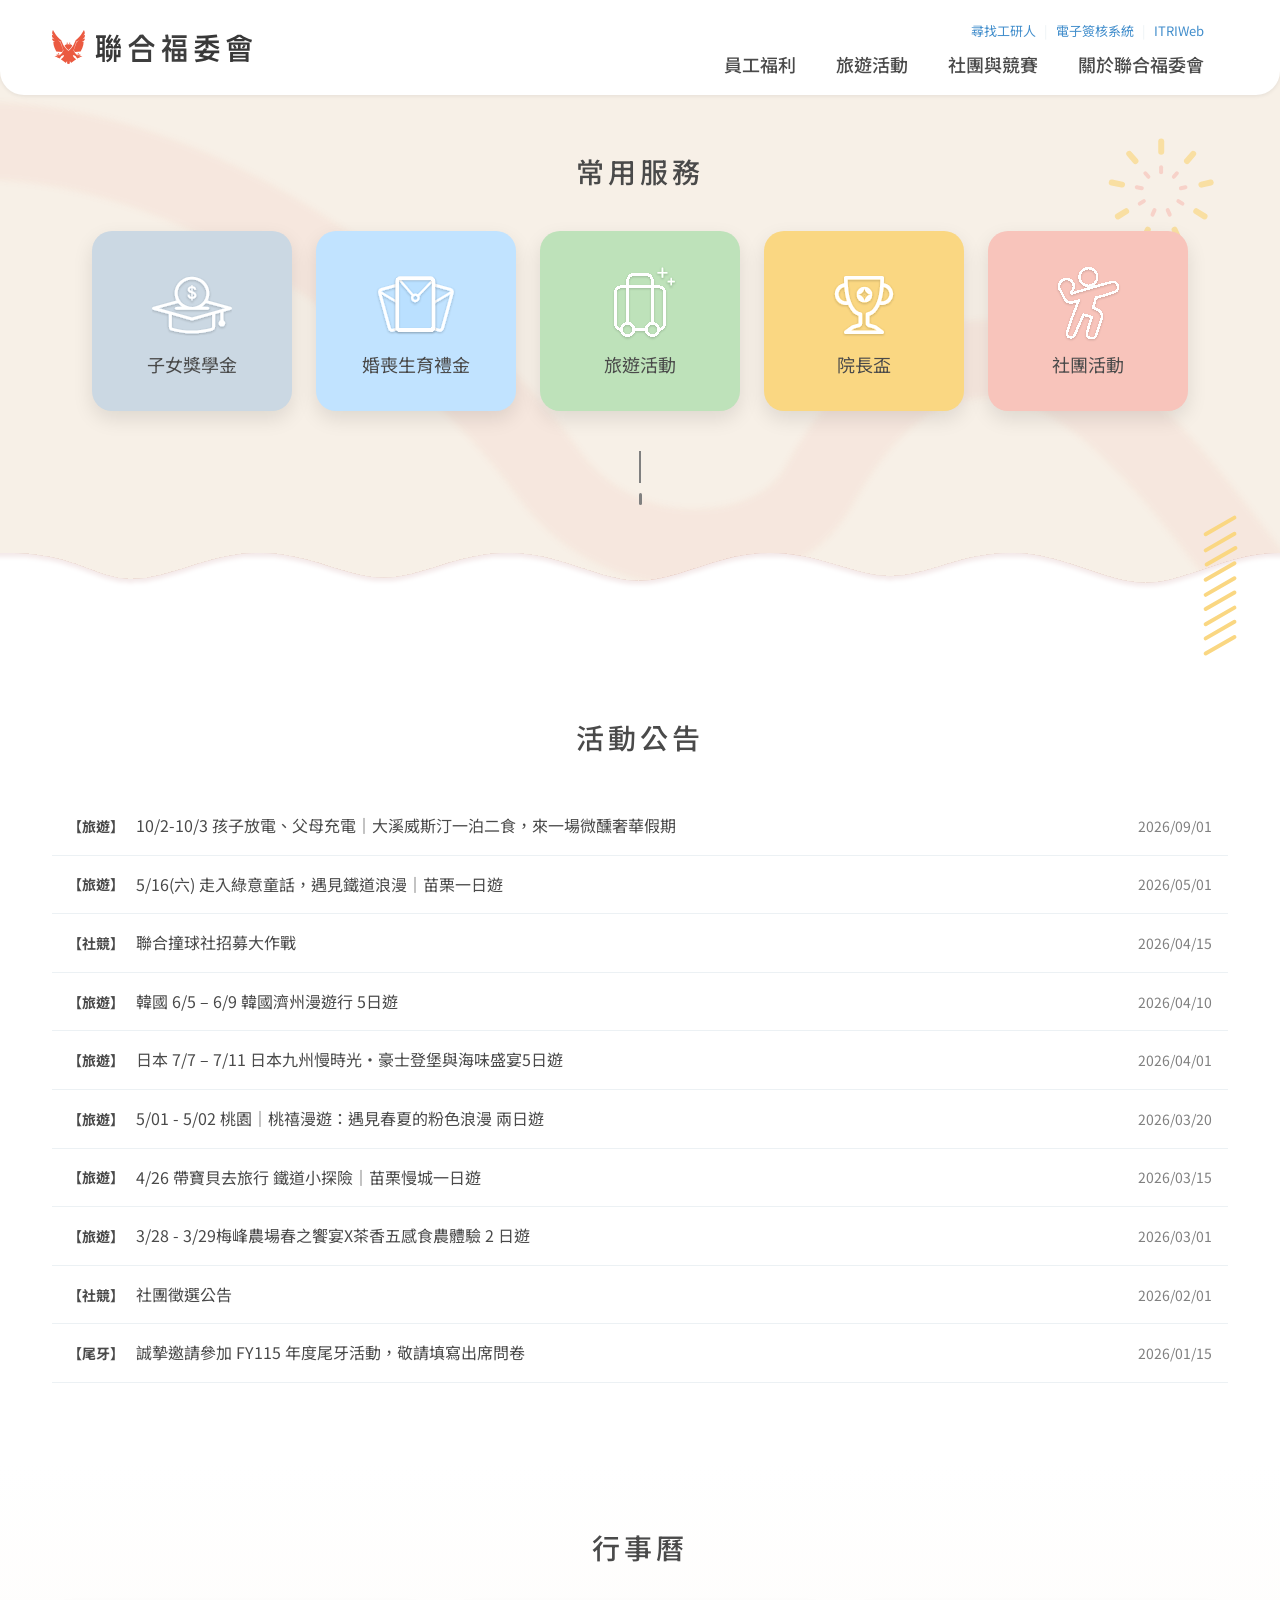
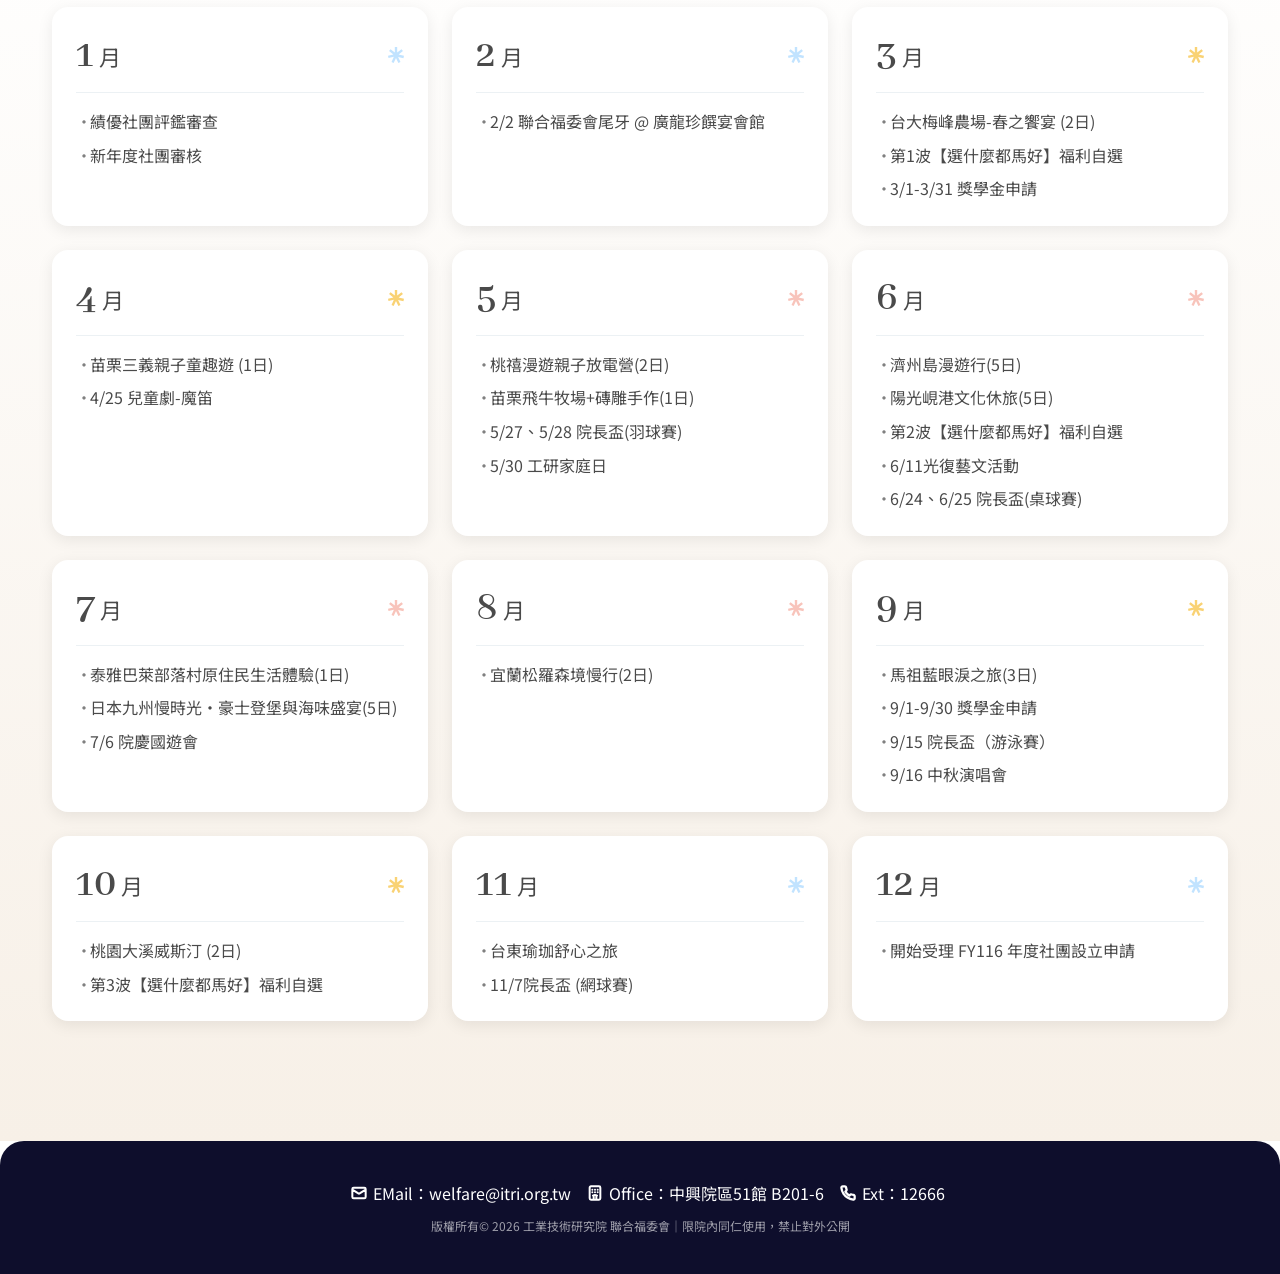
==== commit 26d568ed: "UI polish: table hover, mobile nav animation, member list update, and file cleanup - Add row hover h" ====
--- a/index.html
+++ b/index.html
@@ -18,8 +18,8 @@
 
   <!-- ===== 常用服務 ===== -->
   <section class="hero">
-    <img src="images/deco-firework-1.svg" alt="" class="hero-deco-firework" aria-hidden="true">
-    <img src="images/deco-firework-2.svg" alt="" class="hero-deco-firework-2" aria-hidden="true">
+    <img src="images/deco/de-firework-1.svg" alt="" class="hero-deco-firework" aria-hidden="true">
+    <img src="images/deco/de-firework-2.svg" alt="" class="hero-deco-firework-2" aria-hidden="true">
     <div class="container">
       <h2 class="section-title">常用服務</h2>
       <div class="row justify-content-center g-4">
@@ -69,9 +69,9 @@
       <div class="hero-divider"></div>
       <div class="hero-divider-2"></div>
     </a>
-    <img src="images/deco-stripe.svg" alt="" class="hero-deco-stripe" aria-hidden="true">
+    <img src="images/deco/de-stripe.svg" alt="" class="hero-deco-stripe" aria-hidden="true">
     <div class="hero-wave-wrap" aria-hidden="true">
-      <img src="images/de-wave.svg" alt="">
+      <img src="images/deco/de-wave.svg" alt="">
     </div>
   </section>
 
@@ -95,7 +95,7 @@
           </a>
         </li>
         <li class="news-item">
-          <a href="#" class="d-flex align-items-center gap-3">
+          <a href="./notice/images/20260319_撞球社招募.png" class="d-flex align-items-center gap-3">
             <span class="news-tag">【社競】</span>
             <span class="news-title">聯合撞球社招募大作戰</span>
             <span class="news-date ms-auto">2026/04/15</span>
@@ -104,14 +104,14 @@
         <li class="news-item">
           <a href="https://survey.itri.org.tw/exam/38343" class="d-flex align-items-center gap-3" target="_blank">
             <span class="news-tag">【旅遊】</span>
-            <span class="news-title">【韓國 6/5 – 6/9 韓國濟州漫遊行 5日遊】</span>
+            <span class="news-title">韓國 6/5 – 6/9 韓國濟州漫遊行 5日遊</span>
             <span class="news-date ms-auto">2026/04/10</span>
           </a>
         </li>
         <li class="news-item">
-          <a href="#" class="d-flex align-items-center gap-3">
-            <span class="news-tag">【旅遊】</span>
-            <span class="news-title">【日本 7/7 – 7/11 日本九州慢時光・豪士登堡與海味盛宴5日遊】</span>
+          <a href="https://survey.itri.org.tw/exam/38160" class="d-flex align-items-center gap-3" target="_blank">
+            <span class="news-tag">【旅遊】</span>
+            <span class="news-title">日本 7/7 – 7/11 日本九州慢時光・豪士登堡與海味盛宴5日遊</span>
             <span class="news-date ms-auto">2026/04/01</span>
           </a>
         </li>
@@ -137,7 +137,7 @@
           </a>
         </li>
         <li class="news-item">
-          <a href="/page/notice/notice.html" class="d-flex align-items-center gap-3">
+          <a href="./notice/20251515_notice.html" class="d-flex align-items-center gap-3">
             <span class="news-tag">【社競】</span>
             <span class="news-title">社團徵選公告</span>
             <span class="news-date ms-auto">2026/02/01</span>
@@ -166,7 +166,7 @@
           <div class="cal-card">
             <div class="cal-header">
               <span class="cal-month"><strong>1</strong> 月</span>
-              <img src="images/de-star-blue.svg" alt="" class="cal-star">
+              <img src="images/deco/de-star-blue.svg" alt="" class="cal-star">
             </div>
             <ul>
               <li>績優社團評鑑審查</li>
@@ -180,10 +180,10 @@
           <div class="cal-card">
             <div class="cal-header">
               <span class="cal-month"><strong>2</strong> 月</span>
-              <img src="images/de-star-blue.svg" alt="" class="cal-star">
-            </div>
-            <ul>
-              <li>2/2 聯合福委會尾牙 @ 廣寒珑探宴會館</li>
+              <img src="images/deco/de-star-blue.svg" alt="" class="cal-star">
+            </div>
+            <ul>
+              <li>2/2 聯合福委會尾牙 @ 廣龍珍饌宴會館</li>
             </ul>
           </div>
         </div>
@@ -193,12 +193,12 @@
           <div class="cal-card">
             <div class="cal-header">
               <span class="cal-month"><strong>3</strong> 月</span>
-              <img src="images/de-star-yellow.svg" alt="" class="cal-star">
-            </div>
-            <ul>
-              <li>台大梅峰農場-春之饗宴(2日)</li>
+              <img src="images/deco/de-star-yellow.svg" alt="" class="cal-star">
+            </div>
+            <ul>
+              <li>台大梅峰農場-春之饗宴 (2日)</li>
               <li>第1波【選什麼都馬好】福利自選</li>
-              <li>3/1-3/31獎學金申請</li>
+              <li>3/1-3/31 獎學金申請</li>
             </ul>
           </div>
         </div>
@@ -208,11 +208,11 @@
           <div class="cal-card">
             <div class="cal-header">
               <span class="cal-month"><strong>4</strong> 月</span>
-              <img src="images/de-star-yellow.svg" alt="" class="cal-star">
-            </div>
-            <ul>
-              <li>苗栗三義親子童趣遊(1日)</li>
-              <li>4/25兒童劇-國笛</li>
+              <img src="images/deco/de-star-yellow.svg" alt="" class="cal-star">
+            </div>
+            <ul>
+              <li>苗栗三義親子童趣遊 (1日)</li>
+              <li>4/25 兒童劇-魔笛</li>
             </ul>
           </div>
         </div>
@@ -222,13 +222,13 @@
           <div class="cal-card">
             <div class="cal-header">
               <span class="cal-month"><strong>5</strong> 月</span>
-              <img src="images/de-star-red.svg" alt="" class="cal-star">
-            </div>
-            <ul>
-              <li>梧棲漁港親子放電趣(2日)</li>
-              <li>苗栗飛牛牧場+辣屬手作(1日)</li>
-              <li>5/27・5/28院長盃(羽球賽)</li>
-              <li>5/30工研家庭日</li>
+              <img src="images/deco/de-star-red.svg" alt="" class="cal-star">
+            </div>
+            <ul>
+              <li>桃禧漫遊親子放電營(2日)</li>
+              <li>苗栗飛牛牧場+磚雕手作(1日)</li>
+              <li>5/27、5/28 院長盃(羽球賽)</li>
+              <li>5/30 工研家庭日</li>
             </ul>
           </div>
         </div>
@@ -238,14 +238,14 @@
           <div class="cal-card">
             <div class="cal-header">
               <span class="cal-month"><strong>6</strong> 月</span>
-              <img src="images/de-star-red.svg" alt="" class="cal-star">
-            </div>
-            <ul>
-              <li>澳州悠遊清行(5日)</li>
-              <li>陽光客港文化休旅(5日)</li>
+              <img src="images/deco/de-star-red.svg" alt="" class="cal-star">
+            </div>
+            <ul>
+              <li>濟州島漫遊行(5日)</li>
+              <li>陽光峴港文化休旅(5日)</li>
               <li>第2波【選什麼都馬好】福利自選</li>
-              <li>6/11復藝文活動</li>
-              <li>6/24・6/25院長盃(桌球賽)</li>
+              <li>6/11光復藝文活動</li>
+              <li>6/24、6/25 院長盃(桌球賽)</li>
             </ul>
           </div>
         </div>
@@ -255,12 +255,12 @@
           <div class="cal-card">
             <div class="cal-header">
               <span class="cal-month"><strong>7</strong> 月</span>
-              <img src="images/de-star-red.svg" alt="" class="cal-star">
-            </div>
-            <ul>
-              <li>泰雅巴崙部落村原住民生活體驗(1日)</li>
+              <img src="images/deco/de-star-red.svg" alt="" class="cal-star">
+            </div>
+            <ul>
+              <li>泰雅巴萊部落村原住民生活體驗(1日)</li>
               <li>日本九州慢時光・豪士登堡與海味盛宴(5日)</li>
-              <li>7/6院慶國遊會</li>
+              <li>7/6 院慶國遊會</li>
             </ul>
           </div>
         </div>
@@ -270,7 +270,7 @@
           <div class="cal-card">
             <div class="cal-header">
               <span class="cal-month"><strong>8</strong> 月</span>
-              <img src="images/de-star-red.svg" alt="" class="cal-star">
+              <img src="images/deco/de-star-red.svg" alt="" class="cal-star">
             </div>
             <ul>
               <li>宜蘭松羅森境慢行(2日)</li>
@@ -283,13 +283,13 @@
           <div class="cal-card">
             <div class="cal-header">
               <span class="cal-month"><strong>9</strong> 月</span>
-              <img src="images/de-star-yellow.svg" alt="" class="cal-star">
-            </div>
-            <ul>
-              <li>馬福鵬根源之旅(3日)</li>
-              <li>9/1-9/30獎學金申請</li>
-              <li>9/15院長盃（游泳賽）</li>
-              <li>9/16中秋演唱會</li>
+              <img src="images/deco/de-star-yellow.svg" alt="" class="cal-star">
+            </div>
+            <ul>
+              <li>馬祖藍眼淚之旅(3日)</li>
+              <li>9/1-9/30 獎學金申請</li>
+              <li>9/15 院長盃（游泳賽）</li>
+              <li>9/16 中秋演唱會</li>
             </ul>
           </div>
         </div>
@@ -299,10 +299,10 @@
           <div class="cal-card">
             <div class="cal-header">
               <span class="cal-month"><strong>10</strong> 月</span>
-              <img src="images/de-star-yellow.svg" alt="" class="cal-star">
-            </div>
-            <ul>
-              <li>桃園大溪威斯汀(2日)</li>
+              <img src="images/deco/de-star-yellow.svg" alt="" class="cal-star">
+            </div>
+            <ul>
+              <li>桃園大溪威斯汀 (2日)</li>
               <li>第3波【選什麼都馬好】福利自選</li>
             </ul>
           </div>
@@ -313,11 +313,11 @@
           <div class="cal-card">
             <div class="cal-header">
               <span class="cal-month"><strong>11</strong> 月</span>
-              <img src="images/de-star-blue.svg" alt="" class="cal-star">
+              <img src="images/deco/de-star-blue.svg" alt="" class="cal-star">
             </div>
             <ul>
               <li>台東瑜珈舒心之旅</li>
-              <li>11/7院長盃(網球賽)</li>
+              <li>11/7院長盃 (網球賽)</li>
             </ul>
           </div>
         </div>
@@ -327,7 +327,7 @@
           <div class="cal-card">
             <div class="cal-header">
               <span class="cal-month"><strong>12</strong> 月</span>
-              <img src="images/de-star-blue.svg" alt="" class="cal-star">
+              <img src="images/deco/de-star-blue.svg" alt="" class="cal-star">
             </div>
             <ul>
               <li>開始受理 FY116 年度社團設立申請</li>
--- a/css/style.css
+++ b/css/style.css
@@ -329,6 +329,12 @@
   padding: 24px;
   height: 100%;
   box-shadow: 0 4px 16px rgba(0, 0, 0, 0.08);
+  transition: transform 0.2s ease, box-shadow 0.2s ease;
+}
+
+.cal-card:hover {
+  transform: scale(1.025);
+  box-shadow: 0 8px 24px rgba(0, 0, 0, 0.13);
 }
 
 .cal-header {
@@ -454,7 +460,7 @@
  top: 10px;
   width: 12px;
   height: 12px;
-  background: url('../images/de-tltle.svg') center center / cover no-repeat;
+  background: url('../images/deco/de-tltle.svg') center center / cover no-repeat;
 
 }
 .banner-title {
@@ -655,6 +661,7 @@
   font-size: 24px;
   font-weight: 700;
   color: #363636;
+  padding-top: 36px;
   margin-bottom: 36px;
 }
 
@@ -665,69 +672,78 @@
   margin: 0;
   display: flex;
   flex-direction: column;
-  gap: 24px;
+  gap: 16px;
 }
 
 .activity-card {
   background: #fff;
-  border: 1px solid #e8e8e8;
-  border-radius: 16px;
-  box-shadow: 0 4px 6px rgba(186, 156, 156, 0.1);
-  height: 150px;
-  display: flex;
-  align-items: stretch;
-  overflow: hidden;
-  position: relative;
+  border: 1px solid var(--border);
+  border-radius: 14px;
+  padding: 24px 28px;
+  display: flex;
+  flex-direction: column;
+  height: auto;
+  overflow: visible;
+  transition: box-shadow 0.2s;
+   position: relative;
+}
+
+.activity-card:hover {
+  box-shadow: 0 4px 16px rgba(0, 0, 0, 0.08);
 }
 
 .activity-accent {
-  width: 4px;
+  width: 72px;
+  height: 3px;
   background: var(--primary);
+  border-radius: 2px;
+  margin-bottom: 10px;
   flex-shrink: 0;
-  margin: 28px 0 28px 28px;
-  border-radius: 4px;
+  position: absolute;
+  top: 0px;
+  left: 24px;
 }
 
 .activity-body {
   flex: 1;
-  padding: 0 24px;
+  padding: 0;
   display: flex;
   flex-direction: column;
-  justify-content: center;
+  gap: 12px;
 }
 
 .activity-date {
-  font-size: 18px;
+  font-size: 14px;
   color: var(--text-secondary);
-  line-height: 1.8;
-  margin-bottom: 4px;
+  line-height: 1.4;
+  margin-bottom: 0;
 }
 
 .activity-title {
-  font-size: 18px;
-  color: #363636;
-  line-height: 1.8;
+  font-size: 17px;
+  color: #1a1a1a;
+  line-height: 1.6;
   margin: 0;
 }
 
 .activity-links {
   display: flex;
-  align-items: flex-end;
+  justify-content: flex-end;
+  align-items: center;
   gap: 24px;
-  padding: 0 32px 28px 0;
+  padding: 0;
+  margin-top: 16px;
   flex-shrink: 0;
 }
 
 .activity-link {
-  font-size: 18px;
+  font-size: 14px;
   color: var(--secondary-dark);
-  text-decoration: none;
-  line-height: 1.8;
   transition: opacity 0.15s;
 }
 
 .activity-link:hover {
-  opacity: 0.75;
+  opacity: 0.7;
   text-decoration: underline;
 }
 
@@ -769,6 +785,15 @@
   border-bottom: none;
 }
 
+.data-table tbody tr:hover td {
+  background: rgba(180, 60, 60, 0.04);
+}
+
+/* 有跨欄（rowspan）的表格不套用 hover */
+.data-table.no-hover tbody tr:hover td {
+  background: none;
+}
+
 .subsidy-table-wrap {
   box-shadow: 0 4px 6px rgba(186, 156, 156, 0.1);
   max-width: 780px;
@@ -854,12 +879,19 @@
   margin-bottom: 16px;
 }
 
+.about-note-list {
+  padding-left: 20px;
+  margin: 0 0 32px;
+  display: flex;
+  flex-direction: column;
+  gap: 8px;
+  font-size: 16px;
+  line-height: 1.8;
+  color: var(--text);
+}
+
 .unit-tag-header {
-  display: flex;
-  gap: 8px;
-  font-size: 13px;
-  color: var(--text-secondary);
-  margin-bottom: 8px;
+  margin-bottom: 10px;
 }
 
 .unit-tags {
@@ -871,12 +903,18 @@
 
 .unit-tag {
   display: inline-block;
-  padding: 6px 14px;
-  border: 1px solid #e0e0e0;
-  border-radius: 6px;
-  font-size: 14px;
-  color: var(--text);
-  background: #fff;
+  padding: 6px 16px;
+  border: 1px solid #aed6f1;
+  border-radius: 8px;
+  font-size: 18px;
+  color: #1a5276;
+  background: #ebf5fb;
+}
+
+.unit-tag--gray {
+  background: #f8f8f8;
+  border-color: #e8e8e8;
+  color: #808080;
 }
 
 .member-type-grid {
@@ -892,18 +930,32 @@
 .member-type-heading {
   display: flex;
   align-items: center;
-  gap: 6px;
+  gap: 8px;
   font-size: 15px;
   font-weight: 700;
+  color: var(--text);
   margin-bottom: 12px;
 }
 
-.member-type-heading--green { color: #4caf50; }
-.member-type-heading--red   { color: var(--primary); }
+.member-type-heading--green { color: var(--text); }
+.member-type-heading--red   { color: var(--text); }
 
 .member-type-icon {
-  font-size: 16px;
-}
+  display: inline-flex;
+  align-items: center;
+  justify-content: center;
+  width: 22px;
+  height: 22px;
+  border-radius: 50%;
+  color: #fff;
+  font-size: 13px;
+  font-weight: 700;
+  flex-shrink: 0;
+  line-height: 1;
+}
+
+.member-type-heading--green .member-type-icon { background-color: #4caf50; }
+.member-type-heading--red   .member-type-icon { background-color: var(--primary); }
 
 /* member-type-table 小字版 */
 .member-type-col .data-table {
@@ -981,7 +1033,7 @@
 
 /* Welfare Page */
 .welfare-table th:first-child,
-.welfare-table td:first-child { width: 140px; }
+.welfare-table td:first-child { width: 180px; }
 
 .welfare-table th:nth-child(3),
 .welfare-table th:nth-child(4),
@@ -1109,6 +1161,7 @@
   display: none;
   flex-direction: column;
   justify-content: center;
+  align-items: center;
   gap: 5px;
   width: 40px;
   height: 40px;
@@ -1117,15 +1170,21 @@
   cursor: pointer;
   padding: 6px;
   flex-shrink: 0;
+  border-radius: 8px;
+  transition: background 0.2s;
+}
+
+.nav-toggle:hover {
+  background: var(--primary-200);
 }
 
 .nav-toggle span {
   display: block;
-  width: 24px;
+  width: 22px;
   height: 2px;
   background: var(--text);
   border-radius: 2px;
-  transition: transform 0.25s, opacity 0.25s;
+  transition: transform 0.28s ease, opacity 0.2s ease, width 0.2s ease;
 }
 
 .nav-toggle.is-open span:nth-child(1) { transform: translateY(7px) rotate(45deg); }
@@ -1133,30 +1192,65 @@
 .nav-toggle.is-open span:nth-child(3) { transform: translateY(-7px) rotate(-45deg); }
 
 .mobile-menu {
-  display: none;
-  flex-direction: column;
+  overflow: hidden;
+  max-height: 0;
+  opacity: 0;
   background: #fff;
-  border-top: 1px solid var(--border);
+  border-top: 2px solid transparent;
+  transition: max-height 0.35s ease, opacity 0.25s ease, border-color 0.25s ease, box-shadow 0.25s ease;
 }
 
 .mobile-menu.is-open {
-  display: flex;
+  max-height: 320px;
+  opacity: 1;
+  border-top-color: var(--primary-400);
+  box-shadow: 0 8px 24px rgba(0, 0, 0, 0.09);
 }
 
 .mobile-menu a {
-  display: block;
-  padding: 16px 24px;
-  font-size: 17px;
+  display: flex;
+  align-items: center;
+  justify-content: space-between;
+  padding: 15px 24px;
+  font-size: 16px;
   font-weight: 500;
   color: var(--text);
   border-bottom: 1px solid var(--border);
-  transition: color 0.15s, background 0.15s;
-}
-
-.mobile-menu a:hover,
+  transition: color 0.15s, background 0.15s, padding-left 0.2s;
+}
+
+.mobile-menu a::after {
+  content: '›';
+  font-size: 22px;
+  line-height: 1;
+  color: var(--text-secondary);
+  transition: color 0.15s, transform 0.2s;
+}
+
+.mobile-menu a:last-child {
+  border-bottom: none;
+}
+
+.mobile-menu a:hover {
+  color: var(--primary);
+  background: var(--primary-200);
+  padding-left: 30px;
+}
+
+.mobile-menu a:hover::after {
+  color: var(--primary);
+  transform: translateX(3px);
+}
+
 .mobile-menu a.active {
   color: var(--primary);
   background: var(--primary-200);
+  border-left: 3px solid var(--primary);
+  font-weight: 700;
+}
+
+.mobile-menu a.active::after {
+  color: var(--primary);
 }
 
 /* ===== RWD: 1360px ===== */
@@ -1271,30 +1365,9 @@
   }
 
   /* — Activity Cards — */
-  .activity-card {
-    height: auto;
-    min-height: 80px;
-    flex-direction: column;
-    align-items: stretch;
-  }
-
-  .activity-accent {
-    width: auto;
-    height: 4px;
-    margin: 16px 20px 0 20px;
-    border-radius: 4px;
-  }
-
-  .activity-body  { padding: 10px 20px; }
-  .activity-date  { font-size: 14px; }
+  .activity-card  { padding: 18px 20px; }
   .activity-title { font-size: 15px; }
-
-  .activity-links {
-    padding: 0 20px 14px;
-    align-items: center;
-    gap: 16px;
-  }
-  .activity-link { font-size: 14px; }
+  .activity-links { gap: 16px; margin-top: 12px; }
 
   /* — Tables — */
   .data-table-wrap {
@@ -1308,7 +1381,7 @@
 
   /* — Content — */
   .page-content   { padding: 28px 0 48px; }
-  .content-title  { font-size: 20px; margin-bottom: 20px; }
+  .content-title  { font-size: 20px;  margin-bottom: 20px; }
   .content-section { margin-bottom: 56px; }
 
   /* — Misc — */
